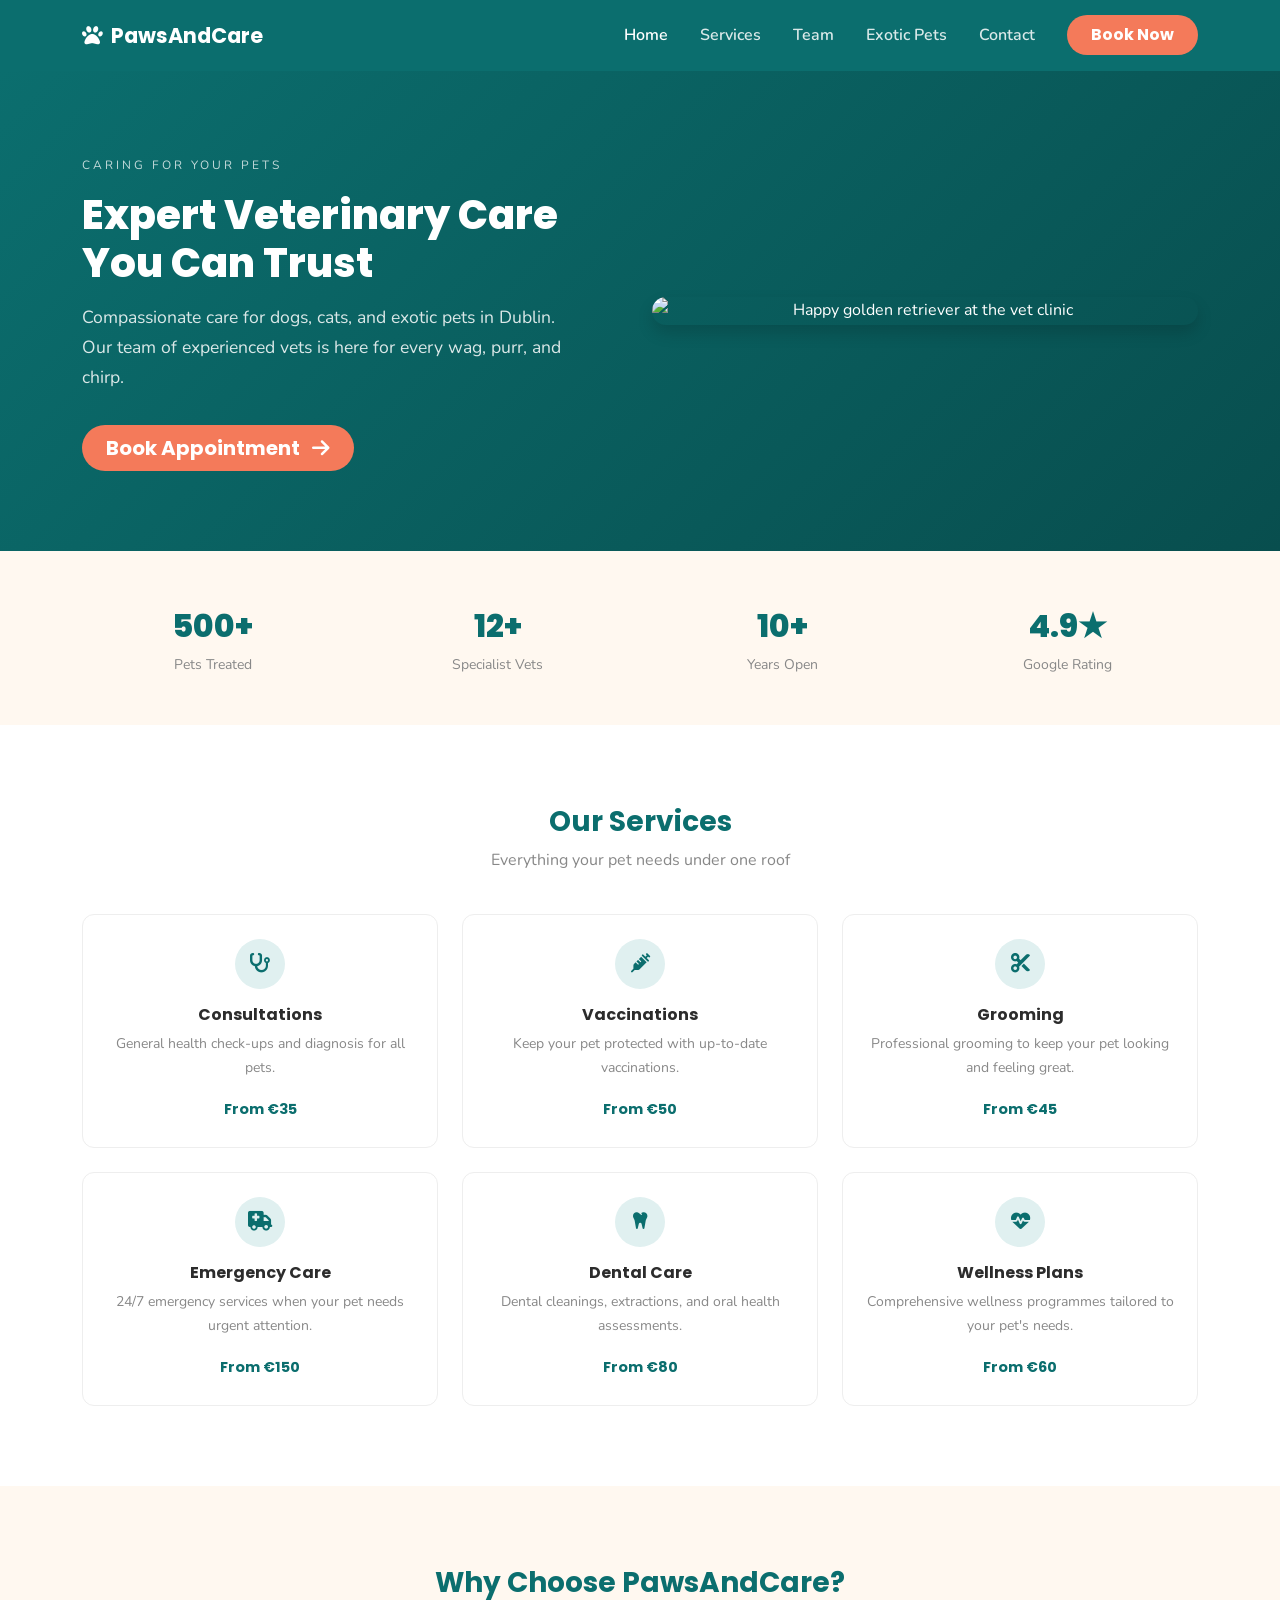
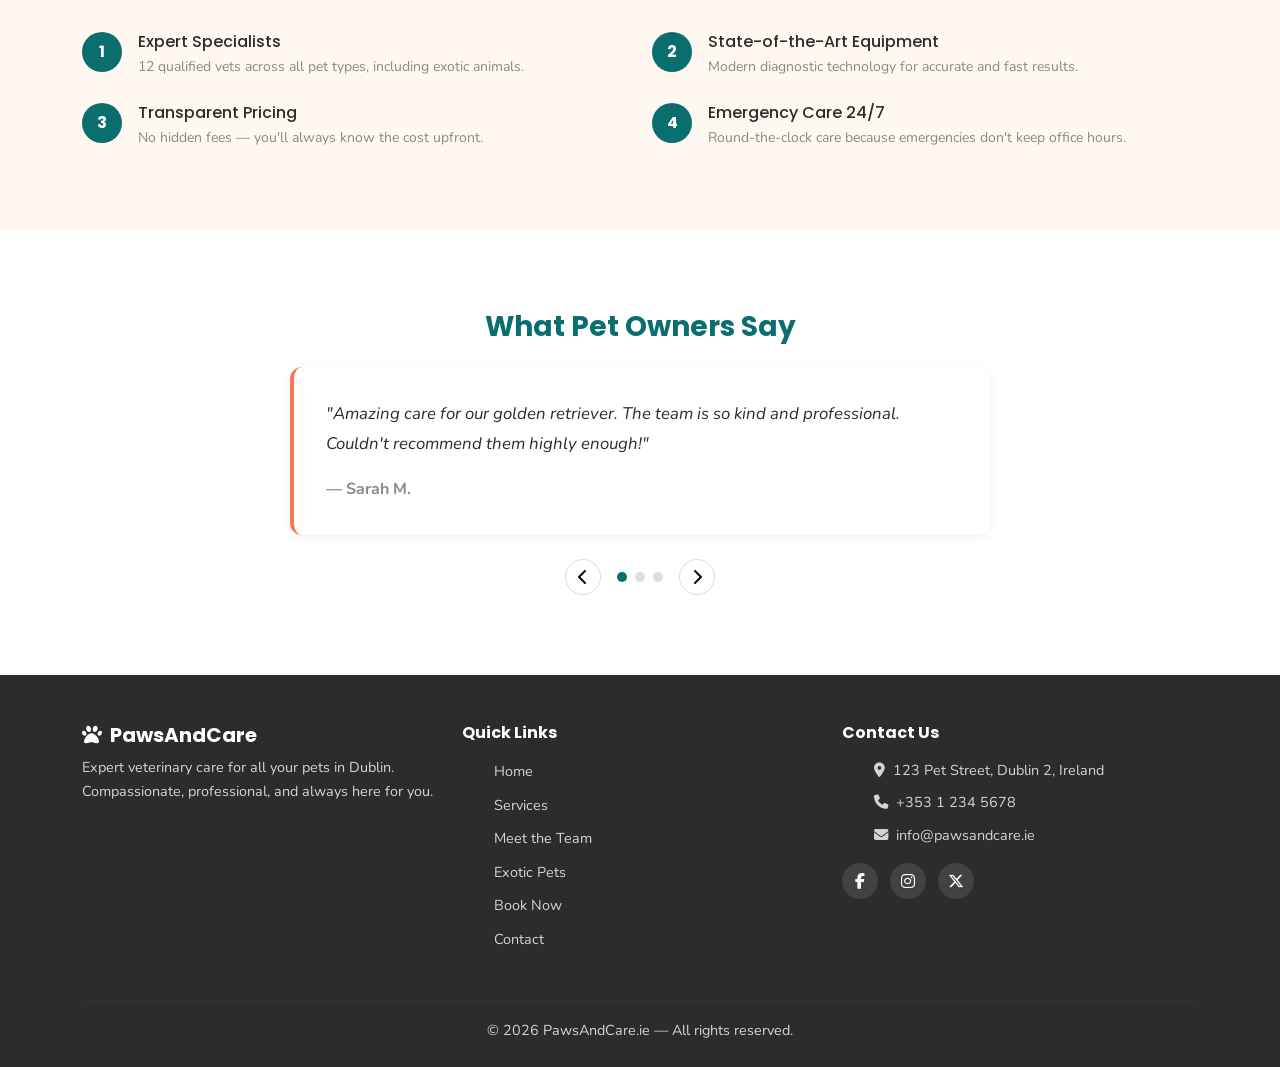
==== index.html @ 361c53b4 "feat: add index page with hero, stats counter, services, testimonials Home page with navbar, hero se" ====
<!DOCTYPE html>
<html lang="en">
<head>
  <meta charset="UTF-8">
  <meta name="viewport" content="width=device-width, initial-scale=1.0">
  <meta name="description" content="PawsAndCare.ie — Expert veterinary care for dogs, cats, and exotic pets in Dublin. Book your appointment today.">
  <meta name="keywords" content="vet, veterinary, Dublin, pets, dogs, cats, exotic pets, animal care">
  <title>PawsAndCare — Expert Veterinary Care in Dublin</title>

  <!-- Favicon -->
  <link rel="icon" href="assets/favicon.ico" type="image/x-icon">

  <!-- Bootstrap 5 CSS (CDN) -->
  <link href="https://cdn.jsdelivr.net/npm/bootstrap@5.3.3/dist/css/bootstrap.min.css" rel="stylesheet">

  <!-- Font Awesome Icons -->
  <link rel="stylesheet" href="https://cdnjs.cloudflare.com/ajax/libs/font-awesome/6.5.1/css/all.min.css">

  <!-- Custom CSS -->
  <link rel="stylesheet" href="css/styles.css">
</head>
<body>

  <!-- ══════════════════════════════════════════
       NAVIGATION
  ══════════════════════════════════════════ -->
  <nav class="navbar navbar-expand-lg navbar-dark sticky-top" id="mainNav">
    <div class="container">
      <a class="navbar-brand fw-bold" href="index.html">
        <i class="fa-solid fa-paw me-2"></i>PawsAndCare
      </a>
      <button class="navbar-toggler" type="button" data-bs-toggle="collapse" data-bs-target="#navbarNav"
        aria-controls="navbarNav" aria-expanded="false" aria-label="Toggle navigation">
        <span class="navbar-toggler-icon"></span>
      </button>
      <div class="collapse navbar-collapse" id="navbarNav">
        <ul class="navbar-nav ms-auto align-items-lg-center">
          <li class="nav-item">
            <a class="nav-link active" aria-current="page" href="index.html">Home</a>
          </li>
          <li class="nav-item">
            <a class="nav-link" href="pages/services.html">Services</a>
          </li>
          <li class="nav-item">
            <a class="nav-link" href="pages/team.html">Team</a>
          </li>
          <li class="nav-item">
            <a class="nav-link" href="pages/exotic.html">Exotic Pets</a>
          </li>
          <li class="nav-item">
            <a class="nav-link" href="pages/contact.html">Contact</a>
          </li>
          <li class="nav-item ms-lg-3">
            <a class="btn btn-cta" href="pages/book.html">Book Now</a>
          </li>
        </ul>
      </div>
    </div>
  </nav>

  <!-- ══════════════════════════════════════════
       HERO SECTION
  ══════════════════════════════════════════ -->
  <section id="hero" class="hero-section">
    <div class="container">
      <div class="row align-items-center">
        <div class="col-lg-6">
          <span class="hero-tag">CARING FOR YOUR PETS</span>
          <h1 class="hero-title">Expert Veterinary Care You Can Trust</h1>
          <p class="hero-subtitle">
            Compassionate care for dogs, cats, and exotic pets in Dublin.
            Our team of experienced vets is here for every wag, purr, and chirp.
          </p>
          <a href="pages/book.html" class="btn btn-cta btn-lg">
            Book Appointment <i class="fa-solid fa-arrow-right ms-2"></i>
          </a>
        </div>
        <div class="col-lg-6 mt-4 mt-lg-0 text-center">
          <img src="https://images.unsplash.com/photo-1587300003388-59208cc962cb?w=600&h=400&fit=crop"
               alt="Happy golden retriever at the vet clinic"
               class="hero-image img-fluid rounded-4 shadow">
        </div>
      </div>
    </div>
  </section>

  <!-- ══════════════════════════════════════════
       STATS BAR — JS animated counter
  ══════════════════════════════════════════ -->
  <section id="stats" class="stats-section cream-bg">
    <div class="container">
      <div class="row text-center">
        <div class="col-6 col-md-3">
          <div class="stat-number" data-target="500">0</div>
          <div class="stat-label">Pets Treated</div>
        </div>
        <div class="col-6 col-md-3">
          <div class="stat-number" data-target="12">0</div>
          <div class="stat-label">Specialist Vets</div>
        </div>
        <div class="col-6 col-md-3 mt-3 mt-md-0">
          <div class="stat-number" data-target="10">0</div>
          <div class="stat-label">Years Open</div>
        </div>
        <div class="col-6 col-md-3 mt-3 mt-md-0">
          <div class="stat-number" data-target="4.9" data-decimal="true">0</div>
          <div class="stat-label">Google Rating</div>
        </div>
      </div>
    </div>
  </section>

  <!-- ══════════════════════════════════════════
       SERVICES OVERVIEW
  ══════════════════════════════════════════ -->
  <section id="services">
    <div class="container">
      <h2 class="section-title text-center">Our Services</h2>
      <p class="section-subtitle text-center">Everything your pet needs under one roof</p>

      <div class="row g-4 mt-2">
        <!-- Consultations -->
        <div class="col-6 col-md-4">
          <div class="service-card text-center">
            <div class="service-icon"><i class="fa-solid fa-stethoscope"></i></div>
            <h5>Consultations</h5>
            <p>General health check-ups and diagnosis for all pets.</p>
            <span class="service-price">From €35</span>
          </div>
        </div>
        <!-- Vaccinations -->
        <div class="col-6 col-md-4">
          <div class="service-card text-center">
            <div class="service-icon"><i class="fa-solid fa-syringe"></i></div>
            <h5>Vaccinations</h5>
            <p>Keep your pet protected with up-to-date vaccinations.</p>
            <span class="service-price">From €50</span>
          </div>
        </div>
        <!-- Grooming -->
        <div class="col-6 col-md-4">
          <div class="service-card text-center">
            <div class="service-icon"><i class="fa-solid fa-scissors"></i></div>
            <h5>Grooming</h5>
            <p>Professional grooming to keep your pet looking and feeling great.</p>
            <span class="service-price">From €45</span>
          </div>
        </div>
        <!-- Emergency -->
        <div class="col-6 col-md-4">
          <div class="service-card text-center">
            <div class="service-icon"><i class="fa-solid fa-truck-medical"></i></div>
            <h5>Emergency Care</h5>
            <p>24/7 emergency services when your pet needs urgent attention.</p>
            <span class="service-price">From €150</span>
          </div>
        </div>
        <!-- Dental -->
        <div class="col-6 col-md-4">
          <div class="service-card text-center">
            <div class="service-icon"><i class="fa-solid fa-tooth"></i></div>
            <h5>Dental Care</h5>
            <p>Dental cleanings, extractions, and oral health assessments.</p>
            <span class="service-price">From €80</span>
          </div>
        </div>
        <!-- Wellness -->
        <div class="col-6 col-md-4">
          <div class="service-card text-center">
            <div class="service-icon"><i class="fa-solid fa-heart-pulse"></i></div>
            <h5>Wellness Plans</h5>
            <p>Comprehensive wellness programmes tailored to your pet's needs.</p>
            <span class="service-price">From €60</span>
          </div>
        </div>
      </div>
    </div>
  </section>

  <!-- ══════════════════════════════════════════
       WHY CHOOSE US
  ══════════════════════════════════════════ -->
  <section id="why-choose" class="cream-bg">
    <div class="container">
      <h2 class="section-title text-center">Why Choose PawsAndCare?</h2>
      <div class="row g-4 mt-2">
        <div class="col-md-6">
          <div class="why-item">
            <div class="why-number">1</div>
            <div>
              <h5>Expert Specialists</h5>
              <p>12 qualified vets across all pet types, including exotic animals.</p>
            </div>
          </div>
        </div>
        <div class="col-md-6">
          <div class="why-item">
            <div class="why-number">2</div>
            <div>
              <h5>State-of-the-Art Equipment</h5>
              <p>Modern diagnostic technology for accurate and fast results.</p>
            </div>
          </div>
        </div>
        <div class="col-md-6">
          <div class="why-item">
            <div class="why-number">3</div>
            <div>
              <h5>Transparent Pricing</h5>
              <p>No hidden fees — you'll always know the cost upfront.</p>
            </div>
          </div>
        </div>
        <div class="col-md-6">
          <div class="why-item">
            <div class="why-number">4</div>
            <div>
              <h5>Emergency Care 24/7</h5>
              <p>Round-the-clock care because emergencies don't keep office hours.</p>
            </div>
          </div>
        </div>
      </div>
    </div>
  </section>

  <!-- ══════════════════════════════════════════
       TESTIMONIALS — JS carousel
  ══════════════════════════════════════════ -->
  <section id="testimonials">
    <div class="container">
      <h2 class="section-title text-center">What Pet Owners Say</h2>

      <div class="testimonial-carousel mt-4">
        <div class="testimonial-track" id="testimonialTrack">
          <!-- Testimonial 1 -->
          <div class="testimonial-card active">
            <p class="testimonial-text">
              "Amazing care for our golden retriever. The team is so kind and professional.
              Couldn't recommend them highly enough!"
            </p>
            <div class="testimonial-author">— Sarah M.</div>
          </div>
          <!-- Testimonial 2 -->
          <div class="testimonial-card">
            <p class="testimonial-text">
              "Brought my cat in for an emergency late at night. They were calm, quick,
              and saved her life. Forever grateful."
            </p>
            <div class="testimonial-author">— James O'Brien</div>
          </div>
          <!-- Testimonial 3 -->
          <div class="testimonial-card">
            <p class="testimonial-text">
              "The exotic pet team really knows their stuff. My bearded dragon is in
              great hands with Dr. Murphy."
            </p>
            <div class="testimonial-author">— Aoife K.</div>
          </div>
        </div>

        <!-- Controls -->
        <div class="testimonial-controls">
          <button class="testimonial-btn" id="prevTestimonial" aria-label="Previous testimonial">
            <i class="fa-solid fa-chevron-left"></i>
          </button>
          <div class="testimonial-dots" id="testimonialDots">
            <span class="dot active"></span>
            <span class="dot"></span>
            <span class="dot"></span>
          </div>
          <button class="testimonial-btn" id="nextTestimonial" aria-label="Next testimonial">
            <i class="fa-solid fa-chevron-right"></i>
          </button>
        </div>
      </div>
    </div>
  </section>

  <!-- ══════════════════════════════════════════
       FOOTER
  ══════════════════════════════════════════ -->
  <footer class="site-footer">
    <div class="container">
      <div class="row g-4">
        <!-- Brand -->
        <div class="col-md-4">
          <h5 class="footer-brand"><i class="fa-solid fa-paw me-2"></i>PawsAndCare</h5>
          <p>Expert veterinary care for all your pets in Dublin. Compassionate, professional, and always here for you.</p>
        </div>
        <!-- Quick Links -->
        <div class="col-md-4">
          <h6 class="footer-heading">Quick Links</h6>
          <ul class="footer-links">
            <li><a href="index.html">Home</a></li>
            <li><a href="pages/services.html">Services</a></li>
            <li><a href="pages/team.html">Meet the Team</a></li>
            <li><a href="pages/exotic.html">Exotic Pets</a></li>
            <li><a href="pages/book.html">Book Now</a></li>
            <li><a href="pages/contact.html">Contact</a></li>
          </ul>
        </div>
        <!-- Contact Info -->
        <div class="col-md-4">
          <h6 class="footer-heading">Contact Us</h6>
          <ul class="footer-contact">
            <li><i class="fa-solid fa-location-dot me-2"></i>123 Pet Street, Dublin 2, Ireland</li>
            <li><i class="fa-solid fa-phone me-2"></i>+353 1 234 5678</li>
            <li><i class="fa-solid fa-envelope me-2"></i>info@pawsandcare.ie</li>
          </ul>
          <div class="footer-socials mt-3">
            <a href="#" aria-label="Facebook"><i class="fa-brands fa-facebook-f"></i></a>
            <a href="#" aria-label="Instagram"><i class="fa-brands fa-instagram"></i></a>
            <a href="#" aria-label="Twitter"><i class="fa-brands fa-x-twitter"></i></a>
          </div>
        </div>
      </div>
      <hr class="footer-divider">
      <p class="text-center mb-0">&copy; 2026 PawsAndCare.ie — All rights reserved.</p>
    </div>
  </footer>

  <!-- Bootstrap 5 JS Bundle (CDN) -->
  <script src="https://cdn.jsdelivr.net/npm/bootstrap@5.3.3/dist/js/bootstrap.bundle.min.js"></script>

  <!-- jQuery (CDN) -->
  <script src="https://code.jquery.com/jquery-3.7.1.min.js"></script>

  <!-- Custom JS -->
  <script src="js/main.js"></script>
</body>
</html>
---- css/styles.css ----
/* ── Google Fonts ── */
@import url("https://fonts.googleapis.com/css2?family=Nunito:wght@400;600;700&family=Poppins:wght@600;700;800&display=swap");

:root {
  /* ── Colours ── */
  --primary-color: #0b6e6e; /* Deep Teal — navbar, headings, icons */
  --primary-color-light: #e0f0f0; /* Teal Light — icon bg, hover states */
  --primary-color-dark: #084e4e; /* Teal Dark — hero gradient end, dark accents */
  --accent-color: #f47a5a; /* Coral — CTA buttons, highlights, active nav */
  --accent-color-light: #fdeee9; /* Coral Light — badges, note banners */
  --background-primary: #ffffff; /* White — default page background */
  --background-secondary: #fff8f0; /* Warm Cream — alternating section backgrounds */
  --text-color: #2c2c2c; /* Dark Charcoal — body text, footer bg */
  --text-color-muted: #888888; /* Muted Grey — subtitles, captions */

  /* ── Typography ── */
  --font-heading: "Poppins", sans-serif;
  --font-body: "Nunito", sans-serif;

  /* ── Spacing & Border Radius ── */
  --radius-card: 12px;
  --radius-button: 25px;
  --radius-input: 8px;

  /* ── Transitions ── */
  --transition-default: 0.2s ease;
}

/* ── Base Resets ── */
* {
  box-sizing: border-box;
  margin: 0;
  padding: 0;
}

/* ── Base Typography ── */
body {
  font-family: var(--font-body);
  font-size: 1rem;
  line-height: 1.7;
  color: var(--text-color);
  background-color: var(--background-primary);
}

h1, h2, h3, h4, h5, h6 {
  font-family: var(--font-heading);
  color: var(--text-color);
}

img {
  max-width: 100%;
  display: block;
}

a {
  color: inherit;
  text-decoration: none;
}

a:hover {
  color: var(--accent-color);
}

ul, ol {
  list-style: none;
}

/* ── Section Spacing ── */
section {
  padding-top: 5rem;
  padding-bottom: 5rem;
}

/* ── Utility Classes ── */
.cream-bg {
  background-color: var(--background-secondary);
}

.section-title {
  font-size: 1.75rem;
  font-weight: 700;
  color: var(--primary-color);
}

.section-subtitle {
  color: var(--text-color-muted);
  font-size: 1rem;
  margin-top: 0.25rem;
}

/* ══════════════════════════════════════════
   NAVBAR
   ══════════════════════════════════════════ */
#mainNav {
  background-color: var(--primary-color);
  transition: background-color var(--transition-default), box-shadow var(--transition-default);
  padding: 0.8rem 0;
}

#mainNav.scrolled {
  background-color: var(--primary-color-dark);
  box-shadow: 0 2px 12px rgba(0, 0, 0, 0.15);
}

#mainNav .navbar-brand {
  font-family: var(--font-heading);
  font-size: 1.3rem;
  color: #fff;
}

#mainNav .nav-link {
  color: rgba(255, 255, 255, 0.85);
  font-weight: 600;
  padding: 0.5rem 1rem;
  transition: color var(--transition-default);
}

#mainNav .nav-link:hover,
#mainNav .nav-link.active {
  color: #fff;
}

/* ── CTA Button (shared across site) ── */
.btn-cta {
  background-color: var(--accent-color);
  color: #fff;
  border: none;
  border-radius: var(--radius-button);
  padding: 0.5rem 1.5rem;
  font-weight: 700;
  font-family: var(--font-heading);
  transition: background-color var(--transition-default), transform var(--transition-default);
}

.btn-cta:hover {
  background-color: #e0684a;
  color: #fff;
  transform: translateY(-2px);
}

.btn-cta:active {
  transform: translateY(0);
}

/* ══════════════════════════════════════════
   HERO SECTION (index.html)
   ══════════════════════════════════════════ */
.hero-section {
  background: linear-gradient(135deg, var(--primary-color), var(--primary-color-dark));
  color: #fff;
  padding: 5rem 0;
}

.hero-tag {
  display: inline-block;
  font-size: 0.75rem;
  letter-spacing: 3px;
  text-transform: uppercase;
  opacity: 0.75;
  margin-bottom: 1rem;
}

.hero-title {
  font-size: 2.5rem;
  font-weight: 800;
  line-height: 1.2;
  margin-bottom: 1rem;
  color: #fff;
}

.hero-subtitle {
  font-size: 1.1rem;
  opacity: 0.85;
  margin-bottom: 2rem;
  max-width: 500px;
}

.hero-image {
  border-radius: var(--radius-card);
  box-shadow: 0 12px 40px rgba(0, 0, 0, 0.25);
}

@media (max-width: 991.98px) {
  .hero-title {
    font-size: 1.8rem;
  }
  .hero-section {
    padding: 3rem 0;
    text-align: center;
  }
  .hero-subtitle {
    margin-left: auto;
    margin-right: auto;
  }
}

/* ══════════════════════════════════════════
   STATS BAR (index.html)
   ══════════════════════════════════════════ */
.stats-section {
  padding: 3rem 0;
}

.stat-number {
  font-family: var(--font-heading);
  font-size: 2rem;
  font-weight: 800;
  color: var(--primary-color);
}

.stat-label {
  font-size: 0.875rem;
  color: var(--text-color-muted);
}

/* ══════════════════════════════════════════
   SERVICE CARDS (index.html)
   ══════════════════════════════════════════ */
.service-card {
  background: #fff;
  border: 1px solid #eee;
  border-radius: var(--radius-card);
  padding: 1.5rem 1rem;
  transition: transform var(--transition-default), box-shadow var(--transition-default);
  height: 100%;
}

.service-card:hover {
  transform: translateY(-5px);
  box-shadow: 0 8px 24px rgba(0, 0, 0, 0.08);
}

.service-icon {
  width: 50px;
  height: 50px;
  border-radius: 50%;
  background-color: var(--primary-color-light);
  color: var(--primary-color);
  display: flex;
  align-items: center;
  justify-content: center;
  font-size: 1.2rem;
  margin: 0 auto 1rem;
}

.service-card h5 {
  font-size: 1rem;
  font-weight: 700;
}

.service-card p {
  font-size: 0.875rem;
  color: var(--text-color-muted);
}

.service-price {
  font-family: var(--font-heading);
  font-weight: 700;
  color: var(--primary-color);
  font-size: 0.9rem;
}

/* ══════════════════════════════════════════
   WHY CHOOSE US (index.html)
   ══════════════════════════════════════════ */
.why-item {
  display: flex;
  align-items: flex-start;
  gap: 1rem;
}

.why-number {
  flex-shrink: 0;
  width: 40px;
  height: 40px;
  border-radius: 50%;
  background-color: var(--primary-color);
  color: #fff;
  display: flex;
  align-items: center;
  justify-content: center;
  font-family: var(--font-heading);
  font-weight: 700;
  font-size: 1rem;
}

.why-item h5 {
  font-size: 1rem;
  margin-bottom: 0.25rem;
}

.why-item p {
  font-size: 0.875rem;
  color: var(--text-color-muted);
  margin-bottom: 0;
}

/* ══════════════════════════════════════════
   TESTIMONIALS CAROUSEL (index.html)
   ══════════════════════════════════════════ */
.testimonial-carousel {
  max-width: 700px;
  margin: 0 auto;
  position: relative;
}

.testimonial-card {
  display: none;
  background: #fff;
  border-left: 4px solid var(--accent-color);
  border-radius: var(--radius-card);
  padding: 2rem;
  box-shadow: 0 2px 12px rgba(0, 0, 0, 0.06);
}

.testimonial-card.active {
  display: block;
}

.testimonial-text {
  font-size: 1.05rem;
  font-style: italic;
  line-height: 1.8;
  margin-bottom: 1rem;
}

.testimonial-author {
  font-weight: 700;
  color: var(--text-color-muted);
}

.testimonial-controls {
  display: flex;
  align-items: center;
  justify-content: center;
  gap: 1rem;
  margin-top: 1.5rem;
}

.testimonial-btn {
  width: 36px;
  height: 36px;
  border-radius: 50%;
  border: 1px solid #ddd;
  background: #fff;
  cursor: pointer;
  display: flex;
  align-items: center;
  justify-content: center;
  transition: all var(--transition-default);
}

.testimonial-btn:hover {
  background-color: var(--primary-color-light);
  border-color: var(--primary-color);
  color: var(--primary-color);
}

.testimonial-dots {
  display: flex;
  gap: 0.5rem;
}

.dot {
  width: 10px;
  height: 10px;
  border-radius: 50%;
  background: #ddd;
  cursor: pointer;
  transition: background var(--transition-default);
}

.dot.active {
  background: var(--primary-color);
}

/* ══════════════════════════════════════════
   BOOKING FORM (book.html)
   ══════════════════════════════════════════ */
.booking-section {
  padding-top: 3rem;
}

.form-section {
  background: var(--background-secondary);
  border-radius: var(--radius-card);
  padding: 1.5rem;
}

.form-section-title {
  font-size: 1rem;
  font-weight: 700;
  color: var(--primary-color);
  text-transform: uppercase;
  letter-spacing: 1px;
  margin-bottom: 1rem;
}

.booking-form .form-control,
.booking-form .form-select {
  border-radius: var(--radius-input);
  border: 1px solid #ddd;
  padding: 0.6rem 0.9rem;
  transition: border-color var(--transition-default), box-shadow var(--transition-default);
}

.booking-form .form-control:focus,
.booking-form .form-select:focus {
  border-color: var(--primary-color);
  box-shadow: 0 0 0 3px rgba(11, 110, 110, 0.15);
}

.booking-form .form-control.is-valid,
.booking-form .form-select.is-valid {
  border-color: #28a745;
}

.booking-form .form-control.is-invalid,
.booking-form .form-select.is-invalid {
  border-color: #dc3545;
}

.booking-form .form-label {
  font-weight: 600;
  font-size: 0.9rem;
  margin-bottom: 0.4rem;
}

/* ── Time Slot Buttons ── */
.time-slots {
  display: flex;
  flex-wrap: wrap;
  gap: 0.5rem;
}

.time-slot-btn {
  padding: 0.4rem 1rem;
  border-radius: 20px;
  border: 1px solid var(--primary-color);
  background: var(--primary-color-light);
  color: var(--primary-color);
  font-weight: 600;
  font-size: 0.85rem;
  cursor: pointer;
  transition: all var(--transition-default);
}

.time-slot-btn:hover:not(.taken) {
  background: var(--primary-color);
  color: #fff;
}

.time-slot-btn.selected {
  background: var(--primary-color);
  color: #fff;
  box-shadow: 0 2px 8px rgba(11, 110, 110, 0.3);
}

.time-slot-btn.taken {
  background: #eee;
  color: #aaa;
  border-color: #ddd;
  cursor: not-allowed;
  text-decoration: line-through;
}

/* ── Booking Confirmation ── */
.booking-confirmation {
  background: var(--primary-color-light);
  border-left: 4px solid var(--primary-color);
  border-radius: var(--radius-card);
  padding: 1.5rem;
}

/* ══════════════════════════════════════════
   EXOTIC PAGE (exotic.html)
   ══════════════════════════════════════════ */

/* ── Exotic Hero ── */
.exotic-hero {
  background: linear-gradient(135deg, var(--primary-color), var(--primary-color-dark));
  color: #fff;
  padding: 4rem 0 3rem;
}

.exotic-hero .section-title,
.exotic-hero .section-subtitle {
  color: #fff;
}

.exotic-hero .section-subtitle {
  opacity: 0.85;
}

/* ── Bootstrap Accordion Customisation ── */
.accordion-item {
  border: 1px solid #eee;
  margin-bottom: 0;
}

.accordion-button {
  font-family: var(--font-heading);
  font-weight: 700;
  color: var(--text-color);
  background: #f8f8f8;
}

.accordion-button:not(.collapsed) {
  background-color: var(--primary-color);
  color: #fff;
  box-shadow: none;
}

.accordion-button:not(.collapsed)::after {
  filter: brightness(100);
}

.accordion-button:focus {
  box-shadow: 0 0 0 3px rgba(11, 110, 110, 0.15);
}

.accordion-body {
  background: var(--background-secondary);
  font-size: 0.95rem;
  line-height: 1.8;
}

/* ── Specialist Cards ── */
.specialist-card {
  background: #fff;
  border: 1px solid #eee;
  border-radius: var(--radius-card);
  padding: 1.5rem;
  transition: transform var(--transition-default), box-shadow var(--transition-default);
  height: 100%;
}

.specialist-card:hover {
  transform: translateY(-4px);
  box-shadow: 0 8px 24px rgba(0, 0, 0, 0.08);
}

.specialist-avatar {
  width: 60px;
  height: 60px;
  border-radius: 50%;
  background: var(--primary-color-light);
  color: var(--primary-color);
  display: flex;
  align-items: center;
  justify-content: center;
  font-family: var(--font-heading);
  font-weight: 700;
  font-size: 1.2rem;
  margin: 0 auto 0.75rem;
}

.specialist-role {
  display: inline-block;
  background: var(--accent-color-light);
  color: var(--accent-color);
  font-size: 0.8rem;
  font-weight: 700;
  padding: 0.2rem 0.75rem;
  border-radius: 4px;
}

.specialist-card p {
  font-size: 0.875rem;
  color: var(--text-color-muted);
}

/* ── Care Tips Cards ── */
.care-card {
  background: #fff;
  border: 1px solid #eee;
  border-radius: var(--radius-card);
  padding: 1.5rem;
  transition: transform var(--transition-default);
  height: 100%;
}

.care-card:hover {
  transform: translateY(-4px);
}

.care-icon {
  width: 50px;
  height: 50px;
  border-radius: 50%;
  background: var(--primary-color-light);
  color: var(--primary-color);
  display: flex;
  align-items: center;
  justify-content: center;
  font-size: 1.2rem;
  margin: 0 auto 1rem;
}

.care-card p {
  font-size: 0.875rem;
  color: var(--text-color-muted);
}

/* ── Pet Quiz ── */
.quiz-container {
  background: #fff;
  border: 1px solid #eee;
  border-radius: var(--radius-card);
  padding: 2rem;
}

.quiz-step {
  display: none;
}

.quiz-step.active {
  display: block;
}

.quiz-question {
  font-size: 1.1rem;
  font-weight: 700;
  color: var(--primary-color);
  margin-bottom: 1rem;
}

.quiz-options {
  display: flex;
  flex-direction: column;
  gap: 0.5rem;
}

.quiz-option {
  display: flex;
  align-items: center;
  gap: 0.75rem;
  background: var(--background-secondary);
  border: 2px solid transparent;
  border-radius: var(--radius-input);
  padding: 0.75rem 1rem;
  cursor: pointer;
  transition: border-color var(--transition-default), background-color var(--transition-default);
}

.quiz-option:hover {
  border-color: var(--primary-color-light);
}

.quiz-option:has(input:checked) {
  border-color: var(--primary-color);
  background: var(--primary-color-light);
}

.quiz-option input[type="radio"] {
  accent-color: var(--primary-color);
}

.quiz-nav {
  display: flex;
  align-items: center;
  justify-content: space-between;
}

.quiz-progress {
  font-size: 0.85rem;
  color: var(--text-color-muted);
}

/* ── Quiz Result Card ── */
.quiz-result-card {
  text-align: center;
  padding: 2rem;
}

.quiz-result-icon {
  width: 70px;
  height: 70px;
  border-radius: 50%;
  background: var(--primary-color-light);
  color: var(--primary-color);
  display: flex;
  align-items: center;
  justify-content: center;
  font-size: 1.8rem;
  margin: 0 auto 1rem;
}

.quiz-result-card h4 {
  color: var(--primary-color);
  font-weight: 700;
}

.quiz-result-card p {
  color: var(--text-color-muted);
  max-width: 500px;
  margin: 0.5rem auto 0;
}

/* ── Quiz Shake Animation (validation nudge) ── */
@keyframes shake {
  0%, 100% { transform: translateX(0); }
  25% { transform: translateX(-6px); }
  75% { transform: translateX(6px); }
}

.shake {
  animation: shake 0.3s ease;
}

/* ── Disclaimer Banner ── */
.disclaimer {
  background: var(--accent-color-light);
  color: #c44;
  border-left: 4px solid var(--accent-color);
  border-radius: var(--radius-card);
  padding: 1rem 1.25rem;
  font-size: 0.9rem;
  text-align: left;
  max-width: 700px;
  margin: 0 auto;
}

/* ══════════════════════════════════════════
   FOOTER
   ══════════════════════════════════════════ */
.site-footer {
  background-color: var(--text-color);
  color: rgba(255, 255, 255, 0.8);
  padding: 3rem 0 1.5rem;
}

.footer-brand {
  font-family: var(--font-heading);
  font-weight: 700;
  color: #fff;
}

.site-footer p {
  font-size: 0.9rem;
}

.footer-heading {
  color: #fff;
  font-family: var(--font-heading);
  font-weight: 700;
  margin-bottom: 1rem;
}

.footer-links li {
  margin-bottom: 0.4rem;
}

.footer-links a {
  font-size: 0.9rem;
  transition: color var(--transition-default);
}

.footer-links a:hover {
  color: var(--accent-color);
}

.footer-contact li {
  font-size: 0.9rem;
  margin-bottom: 0.5rem;
}

.footer-socials a {
  display: inline-flex;
  align-items: center;
  justify-content: center;
  width: 36px;
  height: 36px;
  border-radius: 50%;
  background: rgba(255, 255, 255, 0.1);
  color: #fff;
  margin-right: 0.5rem;
  transition: background var(--transition-default);
}

.footer-socials a:hover {
  background: var(--accent-color);
  color: #fff;
}

.footer-divider {
  border-color: rgba(255, 255, 255, 0.15);
  margin: 2rem 0 1rem;
}
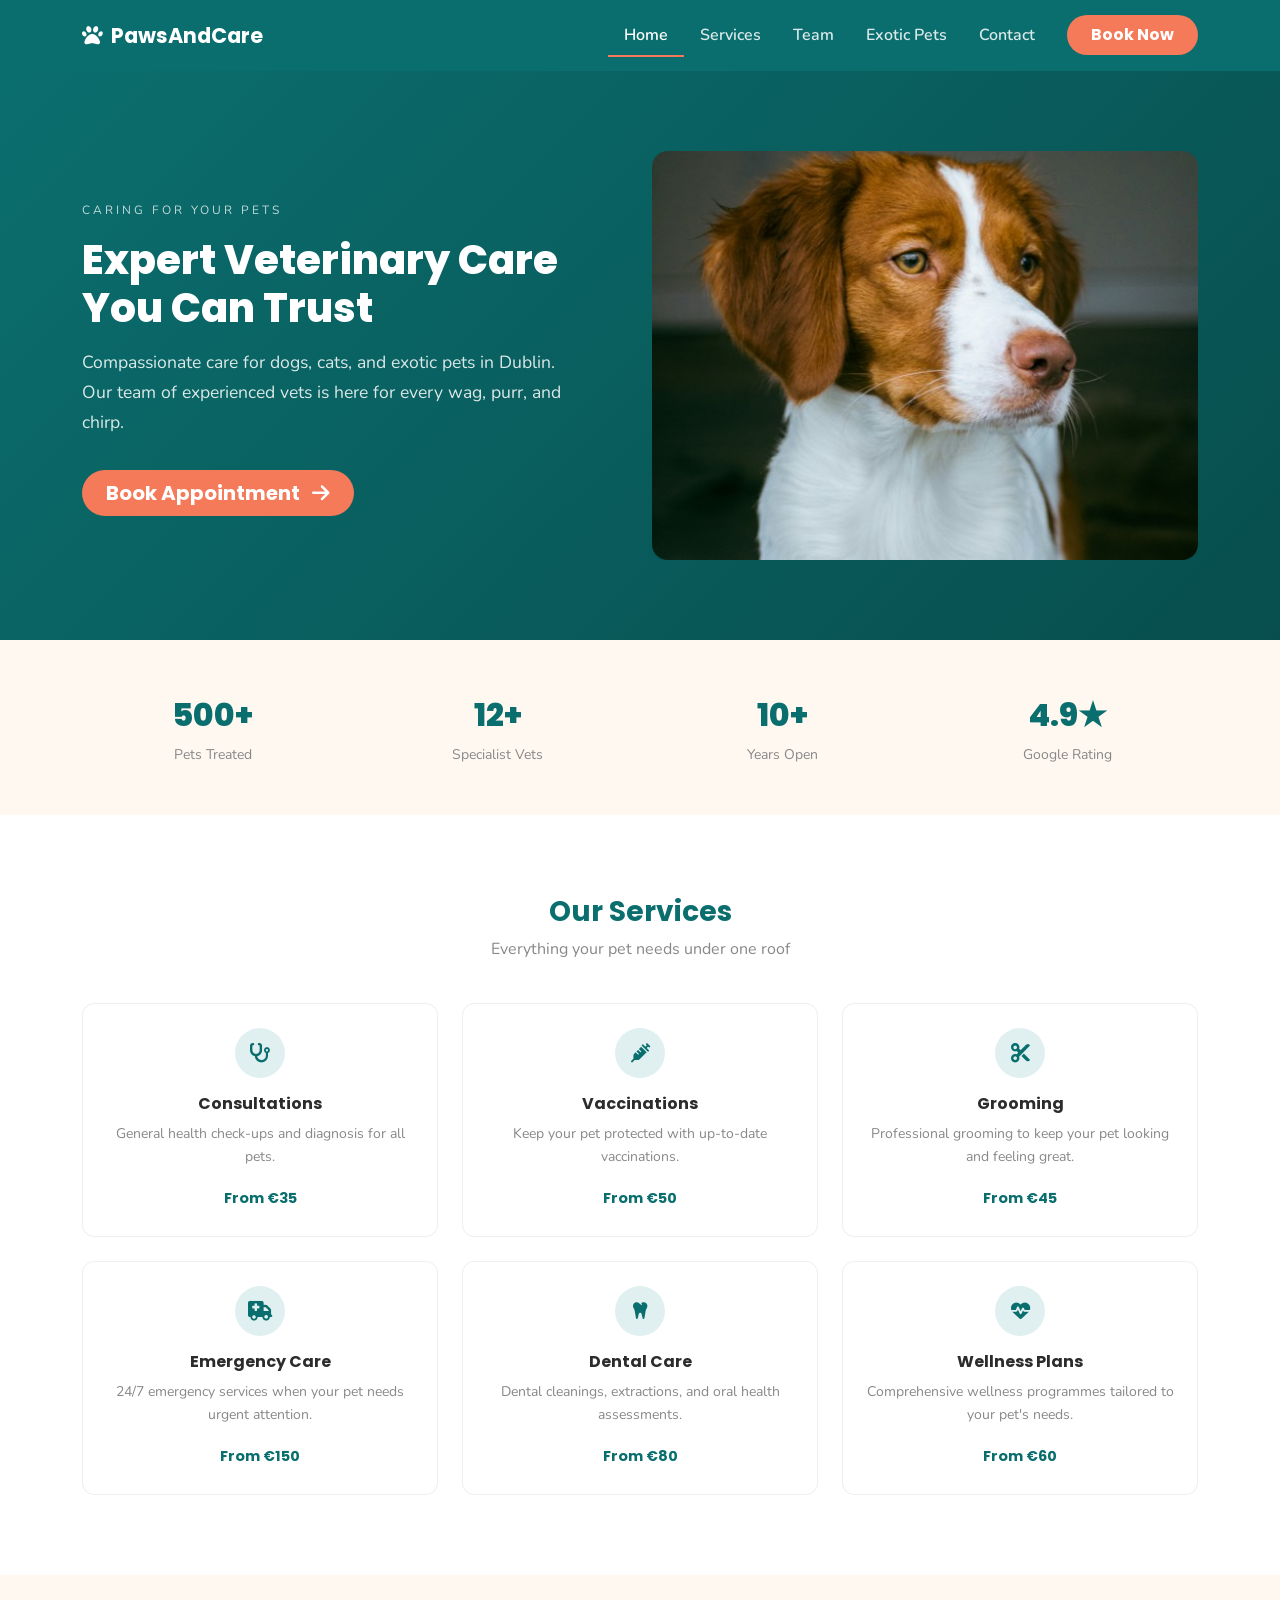
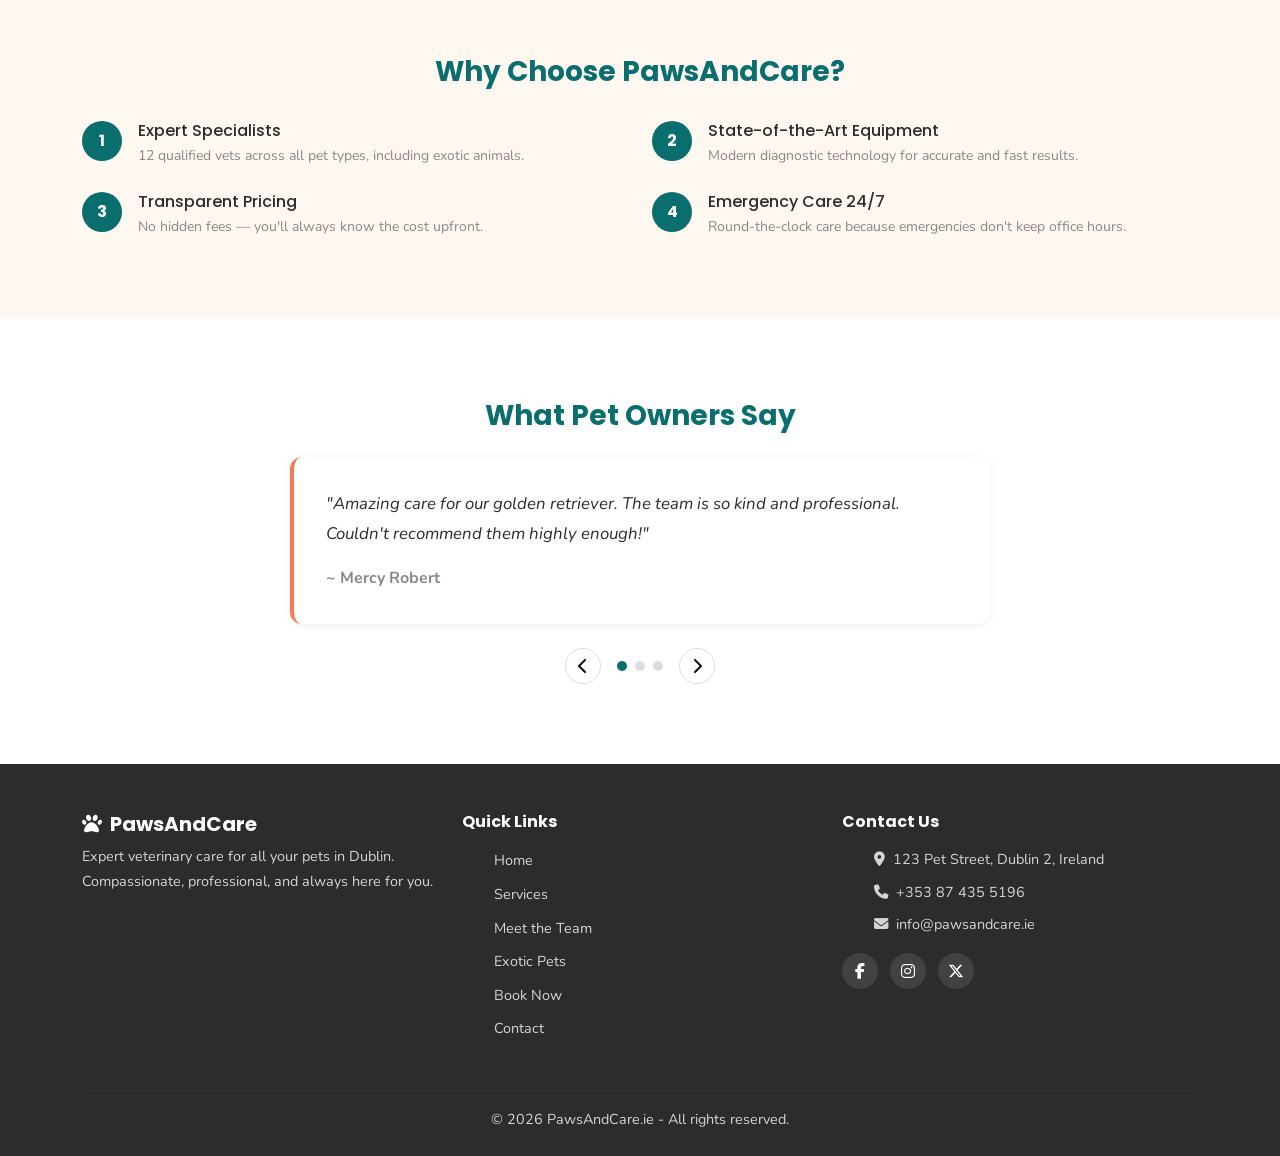
==== commit ae3558d9: "Add inline comments, hero image slider, and active nav styling to index page Added detailed inline c" ====
--- a/index.html
+++ b/index.html
@@ -1,332 +1,491 @@
-<!DOCTYPE html>
+<!-- Name: Mercy Robert | Student Number: x25101927 -->
+<!doctype html>
 <html lang="en">
-<head>
-  <meta charset="UTF-8">
-  <meta name="viewport" content="width=device-width, initial-scale=1.0">
-  <meta name="description" content="PawsAndCare.ie — Expert veterinary care for dogs, cats, and exotic pets in Dublin. Book your appointment today.">
-  <meta name="keywords" content="vet, veterinary, Dublin, pets, dogs, cats, exotic pets, animal care">
-  <title>PawsAndCare — Expert Veterinary Care in Dublin</title>
-
-  <!-- Favicon -->
-  <link rel="icon" href="assets/favicon.ico" type="image/x-icon">
-
-  <!-- Bootstrap 5 CSS (CDN) -->
-  <link href="https://cdn.jsdelivr.net/npm/bootstrap@5.3.3/dist/css/bootstrap.min.css" rel="stylesheet">
-
-  <!-- Font Awesome Icons -->
-  <link rel="stylesheet" href="https://cdnjs.cloudflare.com/ajax/libs/font-awesome/6.5.1/css/all.min.css">
-
-  <!-- Custom CSS -->
-  <link rel="stylesheet" href="css/styles.css">
-</head>
-<body>
-
-  <!-- ══════════════════════════════════════════
-       NAVIGATION
-  ══════════════════════════════════════════ -->
-  <nav class="navbar navbar-expand-lg navbar-dark sticky-top" id="mainNav">
-    <div class="container">
-      <a class="navbar-brand fw-bold" href="index.html">
-        <i class="fa-solid fa-paw me-2"></i>PawsAndCare
-      </a>
-      <button class="navbar-toggler" type="button" data-bs-toggle="collapse" data-bs-target="#navbarNav"
-        aria-controls="navbarNav" aria-expanded="false" aria-label="Toggle navigation">
-        <span class="navbar-toggler-icon"></span>
-      </button>
-      <div class="collapse navbar-collapse" id="navbarNav">
-        <ul class="navbar-nav ms-auto align-items-lg-center">
-          <li class="nav-item">
-            <a class="nav-link active" aria-current="page" href="index.html">Home</a>
-          </li>
-          <li class="nav-item">
-            <a class="nav-link" href="pages/services.html">Services</a>
-          </li>
-          <li class="nav-item">
-            <a class="nav-link" href="pages/team.html">Team</a>
-          </li>
-          <li class="nav-item">
-            <a class="nav-link" href="pages/exotic.html">Exotic Pets</a>
-          </li>
-          <li class="nav-item">
-            <a class="nav-link" href="pages/contact.html">Contact</a>
-          </li>
-          <li class="nav-item ms-lg-3">
-            <a class="btn btn-cta" href="pages/book.html">Book Now</a>
-          </li>
-        </ul>
-      </div>
-    </div>
-  </nav>
-
-  <!-- ══════════════════════════════════════════
-       HERO SECTION
-  ══════════════════════════════════════════ -->
-  <section id="hero" class="hero-section">
-    <div class="container">
-      <div class="row align-items-center">
-        <div class="col-lg-6">
-          <span class="hero-tag">CARING FOR YOUR PETS</span>
-          <h1 class="hero-title">Expert Veterinary Care You Can Trust</h1>
-          <p class="hero-subtitle">
-            Compassionate care for dogs, cats, and exotic pets in Dublin.
-            Our team of experienced vets is here for every wag, purr, and chirp.
-          </p>
-          <a href="pages/book.html" class="btn btn-cta btn-lg">
-            Book Appointment <i class="fa-solid fa-arrow-right ms-2"></i>
-          </a>
-        </div>
-        <div class="col-lg-6 mt-4 mt-lg-0 text-center">
-          <img src="https://images.unsplash.com/photo-1587300003388-59208cc962cb?w=600&h=400&fit=crop"
-               alt="Happy golden retriever at the vet clinic"
-               class="hero-image img-fluid rounded-4 shadow">
-        </div>
-      </div>
-    </div>
-  </section>
-
-  <!-- ══════════════════════════════════════════
-       STATS BAR — JS animated counter
-  ══════════════════════════════════════════ -->
-  <section id="stats" class="stats-section cream-bg">
-    <div class="container">
-      <div class="row text-center">
-        <div class="col-6 col-md-3">
-          <div class="stat-number" data-target="500">0</div>
-          <div class="stat-label">Pets Treated</div>
-        </div>
-        <div class="col-6 col-md-3">
-          <div class="stat-number" data-target="12">0</div>
-          <div class="stat-label">Specialist Vets</div>
-        </div>
-        <div class="col-6 col-md-3 mt-3 mt-md-0">
-          <div class="stat-number" data-target="10">0</div>
-          <div class="stat-label">Years Open</div>
-        </div>
-        <div class="col-6 col-md-3 mt-3 mt-md-0">
-          <div class="stat-number" data-target="4.9" data-decimal="true">0</div>
-          <div class="stat-label">Google Rating</div>
-        </div>
-      </div>
-    </div>
-  </section>
-
-  <!-- ══════════════════════════════════════════
-       SERVICES OVERVIEW
-  ══════════════════════════════════════════ -->
-  <section id="services">
-    <div class="container">
-      <h2 class="section-title text-center">Our Services</h2>
-      <p class="section-subtitle text-center">Everything your pet needs under one roof</p>
-
-      <div class="row g-4 mt-2">
-        <!-- Consultations -->
-        <div class="col-6 col-md-4">
-          <div class="service-card text-center">
-            <div class="service-icon"><i class="fa-solid fa-stethoscope"></i></div>
-            <h5>Consultations</h5>
-            <p>General health check-ups and diagnosis for all pets.</p>
-            <span class="service-price">From €35</span>
-          </div>
-        </div>
-        <!-- Vaccinations -->
-        <div class="col-6 col-md-4">
-          <div class="service-card text-center">
-            <div class="service-icon"><i class="fa-solid fa-syringe"></i></div>
-            <h5>Vaccinations</h5>
-            <p>Keep your pet protected with up-to-date vaccinations.</p>
-            <span class="service-price">From €50</span>
-          </div>
-        </div>
-        <!-- Grooming -->
-        <div class="col-6 col-md-4">
-          <div class="service-card text-center">
-            <div class="service-icon"><i class="fa-solid fa-scissors"></i></div>
-            <h5>Grooming</h5>
-            <p>Professional grooming to keep your pet looking and feeling great.</p>
-            <span class="service-price">From €45</span>
-          </div>
-        </div>
-        <!-- Emergency -->
-        <div class="col-6 col-md-4">
-          <div class="service-card text-center">
-            <div class="service-icon"><i class="fa-solid fa-truck-medical"></i></div>
-            <h5>Emergency Care</h5>
-            <p>24/7 emergency services when your pet needs urgent attention.</p>
-            <span class="service-price">From €150</span>
-          </div>
-        </div>
-        <!-- Dental -->
-        <div class="col-6 col-md-4">
-          <div class="service-card text-center">
-            <div class="service-icon"><i class="fa-solid fa-tooth"></i></div>
-            <h5>Dental Care</h5>
-            <p>Dental cleanings, extractions, and oral health assessments.</p>
-            <span class="service-price">From €80</span>
-          </div>
-        </div>
-        <!-- Wellness -->
-        <div class="col-6 col-md-4">
-          <div class="service-card text-center">
-            <div class="service-icon"><i class="fa-solid fa-heart-pulse"></i></div>
-            <h5>Wellness Plans</h5>
-            <p>Comprehensive wellness programmes tailored to your pet's needs.</p>
-            <span class="service-price">From €60</span>
-          </div>
-        </div>
-      </div>
-    </div>
-  </section>
-
-  <!-- ══════════════════════════════════════════
-       WHY CHOOSE US
-  ══════════════════════════════════════════ -->
-  <section id="why-choose" class="cream-bg">
-    <div class="container">
-      <h2 class="section-title text-center">Why Choose PawsAndCare?</h2>
-      <div class="row g-4 mt-2">
-        <div class="col-md-6">
-          <div class="why-item">
-            <div class="why-number">1</div>
-            <div>
-              <h5>Expert Specialists</h5>
-              <p>12 qualified vets across all pet types, including exotic animals.</p>
-            </div>
-          </div>
-        </div>
-        <div class="col-md-6">
-          <div class="why-item">
-            <div class="why-number">2</div>
-            <div>
-              <h5>State-of-the-Art Equipment</h5>
-              <p>Modern diagnostic technology for accurate and fast results.</p>
-            </div>
-          </div>
-        </div>
-        <div class="col-md-6">
-          <div class="why-item">
-            <div class="why-number">3</div>
-            <div>
-              <h5>Transparent Pricing</h5>
-              <p>No hidden fees — you'll always know the cost upfront.</p>
-            </div>
-          </div>
-        </div>
-        <div class="col-md-6">
-          <div class="why-item">
-            <div class="why-number">4</div>
-            <div>
-              <h5>Emergency Care 24/7</h5>
-              <p>Round-the-clock care because emergencies don't keep office hours.</p>
-            </div>
-          </div>
-        </div>
-      </div>
-    </div>
-  </section>
-
-  <!-- ══════════════════════════════════════════
-       TESTIMONIALS — JS carousel
-  ══════════════════════════════════════════ -->
-  <section id="testimonials">
-    <div class="container">
-      <h2 class="section-title text-center">What Pet Owners Say</h2>
-
-      <div class="testimonial-carousel mt-4">
-        <div class="testimonial-track" id="testimonialTrack">
-          <!-- Testimonial 1 -->
-          <div class="testimonial-card active">
-            <p class="testimonial-text">
-              "Amazing care for our golden retriever. The team is so kind and professional.
-              Couldn't recommend them highly enough!"
+  <!-- This head section has all the meta info, stylesheets and fonts the page needs to load properly -->
+  <head>
+    <meta charset="UTF-8" />
+    <meta name="viewport" content="width=device-width, initial-scale=1.0" />
+    <!-- Added these meta tags for SEO so search engines can pick up the site easier -->
+    <meta
+      name="description"
+      content="PawsAndCare.ie Expert veterinary care for dogs, cats, and exotic pets in Dublin. Book your appointment today."
+    />
+    <meta
+      name="keywords"
+      content="vet, veterinary, Dublin, pets, dogs, cats, exotic pets, animal care"
+    />
+    <title>PawsAndCare - Expert Veterinary Care in Dublin</title>
+
+    <!-- Favicon so the little paw icon shows up in the browser tab -->
+    <link rel="icon" href="assets/favicon.ico" type="image/x-icon" />
+
+    <!-- Bootstrap 5 CSS loaded from CDN instead of locally to keep my project folder lighter -->
+    <link
+      href="https://cdn.jsdelivr.net/npm/bootstrap@5.3.3/dist/css/bootstrap.min.css"
+      rel="stylesheet"
+    />
+
+    <!-- Font Awesome for all the icons I used across the site (paw, stethoscope, social icons etc.) -->
+    <link
+      rel="stylesheet"
+      href="https://cdnjs.cloudflare.com/ajax/libs/font-awesome/6.5.1/css/all.min.css"
+    />
+
+    <!-- My custom stylesheets — shared styles + page-specific styles for the home page -->
+    <link rel="stylesheet" href="css/styles.css" />
+    <link rel="stylesheet" href="css/index.css" />
+  </head>
+
+  <!-- Main body of our home page -->
+  <body>
+    <!-- Navigation bar: I used Bootstrap's navbar component and customised the colours in my CSS
+         Made it sticky-top so it stays visible when scrolling, navbar-dark gives white text on my teal background
+         Template reference: https://getbootstrap.com/docs/5.3/components/navbar/ -->
+    <nav class="navbar navbar-expand-lg navbar-dark sticky-top" id="mainNav">
+      <div class="container">
+        <!-- Brand logo that links back to home, used Font Awesome paw icon beside the name -->
+        <a class="navbar-brand fw-bold" href="index.html">
+          <i class="fa-solid fa-paw me-2"></i>PawsAndCare
+        </a>
+        <!-- This toggler button only shows on mobile, it collapses the nav links into a hamburger menu -->
+        <button
+          class="navbar-toggler"
+          type="button"
+          data-bs-toggle="collapse"
+          data-bs-target="#navbarNav"
+          aria-controls="navbarNav"
+          aria-expanded="false"
+          aria-label="Toggle navigation"
+        >
+          <span class="navbar-toggler-icon"></span>
+        </button>
+        <!-- All the nav links - ms-auto pushes them to the right side on desktop -->
+        <div class="collapse navbar-collapse" id="navbarNav">
+          <ul class="navbar-nav ms-auto align-items-lg-center">
+            <!-- active class highlights which page the user is currently on, it is styled in the css to have a coral underline-->
+            <li class="nav-item">
+              <a class="nav-link active" aria-current="page" href="index.html"
+                >Home</a
+              >
+            </li>
+            <!-- These pages are built by my group partner so they sit in the pages folder too -->
+            <li class="nav-item">
+              <a class="nav-link" href="pages/services.html">Services</a>
+            </li>
+            <li class="nav-item">
+              <a class="nav-link" href="pages/team.html">Team</a>
+            </li>
+            <!-- This links to my exotic pets page -->
+            <li class="nav-item">
+              <a class="nav-link" href="pages/exotic.html">Exotic Pets</a>
+            </li>
+            <li class="nav-item">
+              <a class="nav-link" href="pages/contact.html">Contact</a>
+            </li>
+            <!-- Book Now button styled differently from the other nav links using my btn-cta class to make it stand out as it is the main aim of the website-->
+            <li class="nav-item ms-lg-3">
+              <a class="btn btn-cta" href="pages/book.html">Book Now</a>
+            </li>
+          </ul>
+        </div>
+      </div>
+    </nav>
+
+    <!-- Hero section - this is the first thing visitors see when they land on the site
+         I used a teal gradient background to match the brand colours we decided on -->
+    <section id="hero" class="hero-section">
+      <div class="container">
+        <!-- Bootstrap row with two columns so text sits on the left and the image on the right -->
+        <div class="row align-items-center">
+          <div class="col-lg-6">
+            <!-- Small tag above the heading just to add a bit of visual hierarchy -->
+            <span class="hero-label">CARING FOR YOUR PETS</span>
+            <h1 class="hero-title">Expert Veterinary Care You Can Trust</h1>
+            <p class="hero-subtitle">
+              Compassionate care for dogs, cats, and exotic pets in Dublin. Our
+              team of experienced vets is here for every wag, purr, and chirp.
             </p>
-            <div class="testimonial-author">— Sarah M.</div>
-          </div>
-          <!-- Testimonial 2 -->
-          <div class="testimonial-card">
-            <p class="testimonial-text">
-              "Brought my cat in for an emergency late at night. They were calm, quick,
-              and saved her life. Forever grateful."
+            <!-- CTA button that takes users straight to the booking page -->
+            <a href="pages/book.html" class="btn btn-cta btn-lg">
+              Book Appointment <i class="fa-solid fa-arrow-right ms-2"></i>
+            </a>
+          </div>
+          <!-- Hero image slider — Goes through pet photos every 3 seconds
+               mt-4 mt-lg-0 adds top margin on mobile but removes it on larger screens so things don't look cramped
+               The slider logic is in main.js, it just swaps the .active class like the review carousel -->
+          <div class="col-lg-6 mt-4 mt-lg-0 text-center">
+            <div class="hero-slider" id="heroSlider">
+              <!-- Slide 1 — Photo by Makayla Lowenbach on Unsplash
+                   Source: Photo by <a href="https://unsplash.com/@mlowenbach?utm_source=unsplash&utm_medium=referral&utm_content=creditCopyText">Makayla Lowenbach</a> on <a href="https://unsplash.com/photos/a-dog-looking-at-the-camera-6Q0I6BczIqY?utm_source=unsplash&utm_medium=referral&utm_content=creditCopyText">Unsplash</a> -->
+              <img
+                src="images/hero-dog.jpg"
+                alt="Happy dog at the vet clinic"
+                class="hero-slide hero-image img-fluid rounded-4 shadow active"
+              />
+              <!-- Slide 2 — tabby cat on a vet table
+                   Source: Photo by <a href="https://unsplash.com/@aprygunova?utm_source=unsplash&utm_medium=referral&utm_content=creditCopyText">Anya Prygunova</a> on <a href="https://unsplash.com/photos/a-cat-lying-on-a-bed-OpEAuL0VKbM?utm_source=unsplash&utm_medium=referral&utm_content=creditCopyText">Unsplash</a> -->
+              <img
+                src="images/hero-cat.jpg"
+                alt="Tabby cat being examined at the vet"
+                class="hero-slide hero-image img-fluid rounded-4 shadow"
+              />
+              <!-- Slide 3 — blue-eyed cat
+                   Source: Photo by <a href="https://unsplash.com/@lucasdalamartaphoto?utm_source=unsplash&utm_medium=referral&utm_content=creditCopyText">Lucas Dalamarta</a> on <a href="https://unsplash.com/photos/a-tabby-cat-with-striking-blue-eyes-sits-indoors-FVTj49V8YdY?utm_source=unsplash&utm_medium=referral&utm_content=creditCopyText">Unsplash</a> -->
+              <img
+                src="images/hero-cat2.jpg"
+                alt="Blue-eyed cat looking at the camera"
+                class="hero-slide hero-image img-fluid rounded-4 shadow"
+              />
+              <!-- Slide 4 — corgi puppy
+                   Source: Photo by <a href="https://unsplash.com/@alvannee?utm_source=unsplash&utm_medium=referral&utm_content=creditCopyText">Alvan Nee</a> on <a href="https://unsplash.com/photos/short-coated-brown-and-white-puppy-sitting-on-floor-brFsZ7qszSY?utm_source=unsplash&utm_medium=referral&utm_content=creditCopyText">Unsplash</a> -->
+              <img
+                src="images/hero-dog2.jpg"
+                alt="Cute corgi puppy sitting up"
+                class="hero-slide hero-image img-fluid rounded-4 shadow"
+              />
+              <!-- Slide 5 — sea turtle representing exotic pets
+                   Source: Photo by <a href="https://unsplash.com/@wexor?utm_source=unsplash&utm_medium=referral&utm_content=creditCopyText">Wexor Tmg</a> on <a href="https://unsplash.com/photos/brown-turtle-swimming-underwater-L-2p8fapOA8?utm_source=unsplash&utm_medium=referral&utm_content=creditCopyText">Unsplash</a> -->
+              <img
+                src="images/hero-tortoise.jpg"
+                alt="Sea turtle swimming underwater"
+                class="hero-slide hero-image img-fluid rounded-4 shadow"
+              />
+              <!-- Slide 6 — white horse galloping
+                   Source: Photo by <a href="https://unsplash.com/@helenalopesph?utm_source=unsplash&utm_medium=referral&utm_content=creditCopyText">Helena Lopes</a> on <a href="https://unsplash.com/photos/running-white-horse-lIeqGEdvex0?utm_source=unsplash&utm_medium=referral&utm_content=creditCopyText">Unsplash</a> -->
+              <img
+                src="images/hero-donkey.jpg"
+                alt="White horse galloping through a field"
+                class="hero-slide hero-image img-fluid rounded-4 shadow"
+              />
+            </div>
+          </div>
+        </div>
+      </div>
+    </section>
+
+    <!-- Stats bar - these numbers count up from 0 when you scroll down to the section
+         I used IntersectionObserver(a browser API that watches when an element
+  scrolls into view) in main.js to detect when this section is visible on screen,
+         then it kicks off the counting animation. data-target tells the JS what number to count up to -->
+    <section id="stats" class="stats-section cream-bg">
+      <div class="container">
+        <div class="row text-center">
+          <div class="col-6 col-md-3">
+            <div class="stat-number" data-target="500">0</div>
+            <div class="stat-label">Pets Treated</div>
+          </div>
+          <div class="col-6 col-md-3">
+            <div class="stat-number" data-target="12">0</div>
+            <div class="stat-label">Specialist Vets</div>
+          </div>
+          <!-- mt-3 mt-md-0 adds spacing on mobile when these becomes 2 columns -->
+          <div class="col-6 col-md-3 mt-3 mt-md-0">
+            <div class="stat-number" data-target="10">0</div>
+            <div class="stat-label">Years Open</div>
+          </div>
+          <!-- data-decimal tells the JS to show one decimal place for the Google rating -->
+          <div class="col-6 col-md-3 mt-3 mt-md-0">
+            <div class="stat-number" data-target="4.9" data-decimal="true">
+              0
+            </div>
+            <div class="stat-label">Google Rating</div>
+          </div>
+        </div>
+      </div>
+    </section>
+
+    <!-- Services overview - 6 cards showing what the clinic offers
+         Used col-6 col-md-4 so it shows 2 columns on mobile and 3 on desktop all from bootstrap cards-->
+    <section id="services">
+      <div class="container">
+        <h2 class="section-title text-center">Our Services</h2>
+        <p class="section-subtitle text-center">
+          Everything your pet needs under one roof
+        </p>
+
+        <!-- Each service card has a Font Awesome icon, title, short description and starting price -->
+        <div class="row g-4 mt-2">
+          <div class="col-6 col-md-4">
+            <div class="service-card text-center">
+              <div class="service-icon">
+                <i class="fa-solid fa-stethoscope"></i>
+              </div>
+              <h5>Consultations</h5>
+              <p>General health check-ups and diagnosis for all pets.</p>
+              <span class="service-price">From €35</span>
+            </div>
+          </div>
+          <div class="col-6 col-md-4">
+            <div class="service-card text-center">
+              <div class="service-icon">
+                <i class="fa-solid fa-syringe"></i>
+              </div>
+              <h5>Vaccinations</h5>
+              <p>Keep your pet protected with up-to-date vaccinations.</p>
+              <span class="service-price">From €50</span>
+            </div>
+          </div>
+          <div class="col-6 col-md-4">
+            <div class="service-card text-center">
+              <div class="service-icon">
+                <i class="fa-solid fa-scissors"></i>
+              </div>
+              <h5>Grooming</h5>
+              <p>
+                Professional grooming to keep your pet looking and feeling
+                great.
+              </p>
+              <span class="service-price">From €45</span>
+            </div>
+          </div>
+          <div class="col-6 col-md-4">
+            <div class="service-card text-center">
+              <div class="service-icon">
+                <i class="fa-solid fa-truck-medical"></i>
+              </div>
+              <h5>Emergency Care</h5>
+              <p>
+                24/7 emergency services when your pet needs urgent attention.
+              </p>
+              <span class="service-price">From €150</span>
+            </div>
+          </div>
+          <div class="col-6 col-md-4">
+            <div class="service-card text-center">
+              <div class="service-icon"><i class="fa-solid fa-tooth"></i></div>
+              <h5>Dental Care</h5>
+              <p>Dental cleanings, extractions, and oral health assessments.</p>
+              <span class="service-price">From €80</span>
+            </div>
+          </div>
+          <div class="col-6 col-md-4">
+            <div class="service-card text-center">
+              <div class="service-icon">
+                <i class="fa-solid fa-heart-pulse"></i>
+              </div>
+              <h5>Wellness Plans</h5>
+              <p>
+                Comprehensive wellness programmes tailored to your pet's needs.
+              </p>
+              <span class="service-price">From €60</span>
+            </div>
+          </div>
+        </div>
+      </div>
+    </section>
+
+    <!-- Why Choose Us section - 4 numbered reasons in a 2x2 grid, I used flexbox for the number + text alignment -->
+    <section id="why-choose" class="cream-bg">
+      <div class="container">
+        <h2 class="section-title text-center">Why Choose PawsAndCare?</h2>
+        <div class="row g-4 mt-2">
+          <div class="col-md-6">
+            <div class="why-item">
+              <div class="why-number">1</div>
+              <div>
+                <h5>Expert Specialists</h5>
+                <p>
+                  12 qualified vets across all pet types, including exotic
+                  animals.
+                </p>
+              </div>
+            </div>
+          </div>
+          <div class="col-md-6">
+            <div class="why-item">
+              <div class="why-number">2</div>
+              <div>
+                <h5>State-of-the-Art Equipment</h5>
+                <p>
+                  Modern diagnostic technology for accurate and fast results.
+                </p>
+              </div>
+            </div>
+          </div>
+          <div class="col-md-6">
+            <div class="why-item">
+              <div class="why-number">3</div>
+              <div>
+                <h5>Transparent Pricing</h5>
+                <p>No hidden fees — you'll always know the cost upfront.</p>
+              </div>
+            </div>
+          </div>
+          <div class="col-md-6">
+            <div class="why-item">
+              <div class="why-number">4</div>
+              <div>
+                <h5>Emergency Care 24/7</h5>
+                <p>
+                  Round-the-clock care because emergencies don't keep office
+                  hours.
+                </p>
+              </div>
+            </div>
+          </div>
+        </div>
+      </div>
+    </section>
+
+    <!-- Reviews section - I built my own carousel from scratch instead of using Bootstrap's carousel component
+         I could have used Bootstrap's (carousel, carousel-inner, carousel-item classes) and it would work
+         ,but I wanted full control over the styling, the coral left border ornage color, custom dot,
+         and the show or hide effect. Plus writing my own JS logic gave me more hands on practice and research room. The carousel logic is in the main.js file -->
+    <section id="testimonials">
+      <div class="container">
+        <!-- Section heading centered using Bootstrap's text-center utility -->
+        <h2 class="section-title text-center">What Pet Owners Say</h2>
+
+        <!-- review-carousel is the outer container, max-width 700px and centered with margin auto in CSS
+             mt-4 adds some spacing between the heading and the carousel -->
+        <div class="review-carousel mt-4">
+          <!-- review-wrapper holds all 3 review cards. The code in main.js targets this by ID
+               to find the individual cards inside it. Only one card is visible at a time -->
+          <div class="review-wrapper" id="reviewWrapper">
+            <!-- First review card has .active class so it shows on page load
+                 All other cards are hidden (display is set to none in CSS) until the JS swaps the active class -->
+            <div class="review-card active">
+              <!-- review-text is styled italic in the CSS to give it a quote feel -->
+              <p class="review-text">
+                "Amazing care for our golden retriever. The team is so kind and
+                professional. Couldn't recommend them highly enough!"
+              </p>
+              <!-- review-author sits below the quote, bold and muted grey -->
+              <div class="review-author">~ Mercy Robert</div>
+            </div>
+            <!-- Second review card hidden by default, becomes visible when JavaScript adds .active -->
+            <div class="review-card">
+              <p class="review-text">
+                "Brought my cat in for an emergency late at night. They were
+                calm, quick, and saved her life. Forever grateful."
+              </p>
+              <div class="review-author">~ James O'Brien</div>
+            </div>
+            <!-- Third review card same as above, shown when its turn comes in the rotation -->
+            <div class="review-card">
+              <p class="review-text">
+                "The exotic pet team really knows their stuff. My bearded dragon
+                is in great hands with Dr. Murphy."
+              </p>
+              <div class="review-author">~ Aoife K.</div>
+            </div>
+          </div>
+
+          <!-- Navigation controls prev button, dots and next button
+               Laid out with flexbox in CSS (review-nav) so they sit neatly in a row, centered -->
+          <div class="review-nav">
+            <!-- Previous button clicking this tells main.js to show the card before the current one
+                 aria-label is for accessibility so screen readers know what the button does -->
+            <button
+              class="review-btn"
+              id="prevReview"
+              aria-label="Previous testimonial"
+            >
+              <i class="fa-solid fa-chevron-left"></i>
+            </button>
+            <!-- Dot handlers — one per review card, the .active dot matches the visible card
+                 Clicking a dot jumps straight to that review. main.js handles the click event -->
+            <div class="review-dots" id="reviewDots">
+              <span class="dot active"></span>
+              <span class="dot"></span>
+              <span class="dot"></span>
+            </div>
+            <!-- Next button moves to the next card, comes back to the first after the last one -->
+            <button
+              class="review-btn"
+              id="nextReview"
+              aria-label="Next testimonial"
+            >
+              <i class="fa-solid fa-chevron-right"></i>
+            </button>
+          </div>
+        </div>
+      </div>
+    </section>
+
+    <!-- Footer - split into 3 columns using Bootstrap grid: brand info, quick links, and contact details -->
+    <footer class="site-footer">
+      <div class="container">
+        <div class="row g-4">
+          <!-- Brand column with a short description of the clinic -->
+          <div class="col-md-4">
+            <h5 class="footer-brand">
+              <i class="fa-solid fa-paw me-2"></i>PawsAndCare
+            </h5>
+            <p>
+              Expert veterinary care for all your pets in Dublin. Compassionate,
+              professional, and always here for you.
             </p>
-            <div class="testimonial-author">— James O'Brien</div>
-          </div>
-          <!-- Testimonial 3 -->
-          <div class="testimonial-card">
-            <p class="testimonial-text">
-              "The exotic pet team really knows their stuff. My bearded dragon is in
-              great hands with Dr. Murphy."
-            </p>
-            <div class="testimonial-author">— Aoife K.</div>
-          </div>
-        </div>
-
-        <!-- Controls -->
-        <div class="testimonial-controls">
-          <button class="testimonial-btn" id="prevTestimonial" aria-label="Previous testimonial">
-            <i class="fa-solid fa-chevron-left"></i>
-          </button>
-          <div class="testimonial-dots" id="testimonialDots">
-            <span class="dot active"></span>
-            <span class="dot"></span>
-            <span class="dot"></span>
-          </div>
-          <button class="testimonial-btn" id="nextTestimonial" aria-label="Next testimonial">
-            <i class="fa-solid fa-chevron-right"></i>
-          </button>
-        </div>
-      </div>
-    </div>
-  </section>
-
-  <!-- ══════════════════════════════════════════
-       FOOTER
-  ══════════════════════════════════════════ -->
-  <footer class="site-footer">
-    <div class="container">
-      <div class="row g-4">
-        <!-- Brand -->
-        <div class="col-md-4">
-          <h5 class="footer-brand"><i class="fa-solid fa-paw me-2"></i>PawsAndCare</h5>
-          <p>Expert veterinary care for all your pets in Dublin. Compassionate, professional, and always here for you.</p>
-        </div>
-        <!-- Quick Links -->
-        <div class="col-md-4">
-          <h6 class="footer-heading">Quick Links</h6>
-          <ul class="footer-links">
-            <li><a href="index.html">Home</a></li>
-            <li><a href="pages/services.html">Services</a></li>
-            <li><a href="pages/team.html">Meet the Team</a></li>
-            <li><a href="pages/exotic.html">Exotic Pets</a></li>
-            <li><a href="pages/book.html">Book Now</a></li>
-            <li><a href="pages/contact.html">Contact</a></li>
-          </ul>
-        </div>
-        <!-- Contact Info -->
-        <div class="col-md-4">
-          <h6 class="footer-heading">Contact Us</h6>
-          <ul class="footer-contact">
-            <li><i class="fa-solid fa-location-dot me-2"></i>123 Pet Street, Dublin 2, Ireland</li>
-            <li><i class="fa-solid fa-phone me-2"></i>+353 1 234 5678</li>
-            <li><i class="fa-solid fa-envelope me-2"></i>info@pawsandcare.ie</li>
-          </ul>
-          <div class="footer-socials mt-3">
-            <a href="#" aria-label="Facebook"><i class="fa-brands fa-facebook-f"></i></a>
-            <a href="#" aria-label="Instagram"><i class="fa-brands fa-instagram"></i></a>
-            <a href="#" aria-label="Twitter"><i class="fa-brands fa-x-twitter"></i></a>
-          </div>
-        </div>
-      </div>
-      <hr class="footer-divider">
-      <p class="text-center mb-0">&copy; 2026 PawsAndCare.ie — All rights reserved.</p>
-    </div>
-  </footer>
-
-  <!-- Bootstrap 5 JS Bundle (CDN) -->
-  <script src="https://cdn.jsdelivr.net/npm/bootstrap@5.3.3/dist/js/bootstrap.bundle.min.js"></script>
-
-  <!-- jQuery (CDN) -->
-  <script src="https://code.jquery.com/jquery-3.7.1.min.js"></script>
-
-  <!-- Custom JS -->
-  <script src="js/main.js"></script>
-</body>
+          </div>
+          <!-- Quick links so users can navigate to any page from the footer too -->
+          <div class="col-md-4">
+            <h6 class="footer-heading">Quick Links</h6>
+            <ul class="footer-links">
+              <li><a href="index.html">Home</a></li>
+              <li><a href="pages/services.html">Services</a></li>
+              <li><a href="pages/team.html">Meet the Team</a></li>
+              <li><a href="pages/exotic.html">Exotic Pets</a></li>
+              <li><a href="pages/book.html">Book Now</a></li>
+              <li><a href="pages/contact.html">Contact</a></li>
+            </ul>
+          </div>
+          <!-- Contact info and social media icons socials are placeholder links except for my number  -->
+          <div class="col-md-4">
+            <h6 class="footer-heading">Contact Us</h6>
+            <ul class="footer-contact">
+              <li>
+                <i class="fa-solid fa-location-dot me-2"></i>123 Pet Street,
+                Dublin 2, Ireland
+              </li>
+              <li><i class="fa-solid fa-phone me-2"></i>+353 87 435 5196</li>
+              <li>
+                <i class="fa-solid fa-envelope me-2"></i>info@pawsandcare.ie
+              </li>
+            </ul>
+            <div class="footer-socials mt-3">
+              <a href="#" aria-label="Facebook"
+                ><i class="fa-brands fa-facebook-f"></i
+              ></a>
+              <a href="#" aria-label="Instagram"
+                ><i class="fa-brands fa-instagram"></i
+              ></a>
+              <a href="#" aria-label="Twitter"
+                ><i class="fa-brands fa-x-twitter"></i
+              ></a>
+            </div>
+          </div>
+        </div>
+        <hr class="footer-divider" />
+        <p class="text-center mb-0">
+          &copy; 2026 PawsAndCare.ie - All rights reserved.
+        </p>
+      </div>
+    </footer>
+
+    <!-- Bootstrap JS bundle loaded from CDN, needed for the navbar toggler on mobile -->
+    <script src="https://cdn.jsdelivr.net/npm/bootstrap@5.3.3/dist/js/bootstrap.bundle.min.js"></script>
+
+    <!-- jQuery loaded from CDN, I use it in main.js for DOM manipulation and event handling Just to expand and try my hands at all the tools-->
+    <script src="https://code.jquery.com/jquery-3.7.1.min.js"></script>
+
+    <!-- My custom JS file - handles the navbar scroll effect, stats counter animation, and testimonial carousel events -->
+    <script src="js/main.js"></script>
+
+    <!-- ════════
+         REFERENCES & RESOURCES
+         YouTube tutorials and docs I used to help build different parts of this page
+         ════════ -->
+    <!-- Custom Carousel / Slideshow:
+         - "Build A Carousel With JavaScript" by Web Dev Simplified: https://www.youtube.com/watch?v=9HcxHDS2w1s
+         - "How To Create An Image Slider In HTML CSS & JavaScript" by GreatStack: https://www.youtube.com/watch?v=McPdzhLRzCg
+         - "Simple jQuery Carousel Tutorial" by Traversy Media: https://www.youtube.com/watch?v=KkzVFB3Ba_o
+    -->
+    <!-- IntersectionObserver (used for the stats counter animation):
+         - MDN Docs: https://developer.mozilla.org/en-US/docs/Web/API/IntersectionObserver
+         - "Learn Intersection Observer In 15 Minutes" by Web Dev Simplified: https://www.youtube.com/watch?v=2IbRtjez6ag
+    -->
+    <!-- Bootstrap 5 Navbar:
+         - Bootstrap Docs: https://getbootstrap.com/docs/5.3/components/navbar/
+    -->
+  </body>
 </html>
--- a/css/styles.css
+++ b/css/styles.css
@@ -1,6 +1,18 @@
-/* ── Google Fonts ── */
+/* ══════════════════════════════════════════
+   styles.css — Shared styles for PawsAndCare
+   This file contains the global styles used across every page:
+   fonts, design tokens (CSS variables), base resets, navbar, CTA button, and footer.
+   Page-specific styles live in their own files (index.css, book.css, exotic.css).
+   ══════════════════════════════════════════ */
+
+/* ── Google Fonts ──
+   Poppins for headings (bold and modern), Nunito for body text (rounded and friendly)
+   Loaded via @import so I don't need extra <link> tags in every HTML file */
 @import url("https://fonts.googleapis.com/css2?family=Nunito:wght@400;600;700&family=Poppins:wght@600;700;800&display=swap");
 
+/* ── Design Tokens ──
+   All the brand colours, fonts, spacing and transitions live here as CSS variables
+   I followed the naming convention from our wireframe: teal primary, coral accent, warm cream backgrounds */
 :root {
   /* ── Colours ── */
   --primary-color: #0b6e6e; /* Deep Teal — navbar, headings, icons */
@@ -26,14 +38,18 @@
   --transition-default: 0.2s ease;
 }
 
-/* ── Base Resets ── */
+/* ── Base Resets ──
+   I reset margin and padding on everything so I have full control over spacing
+   box-sizing: border-box means padding doesn't add to the element's width which makes layouts way easier */
 * {
   box-sizing: border-box;
   margin: 0;
   padding: 0;
 }
 
-/* ── Base Typography ── */
+/* ── Base Typography ──
+   Nunito as the body font gives the site a friendly, approachable feel
+   line-height 1.7 for good readability on longer text blocks */
 body {
   font-family: var(--font-body);
   font-size: 1rem;
@@ -42,16 +58,19 @@
   background-color: var(--background-primary);
 }
 
+/* All headings use Poppins for visual contrast against body text */
 h1, h2, h3, h4, h5, h6 {
   font-family: var(--font-heading);
   color: var(--text-color);
 }
 
+/* Stop images from overflowing their containers */
 img {
   max-width: 100%;
   display: block;
 }
 
+/* Links inherit colour from their parent by default, turn coral on hover */
 a {
   color: inherit;
   text-decoration: none;
@@ -61,21 +80,25 @@
   color: var(--accent-color);
 }
 
+/* Remove default bullet points — I use Font Awesome icons or custom styles instead */
 ul, ol {
   list-style: none;
 }
 
-/* ── Section Spacing ── */
+/* ── Section Spacing ──
+   Every <section> gets uniform vertical padding so the page has consistent breathing room */
 section {
   padding-top: 5rem;
   padding-bottom: 5rem;
 }
 
-/* ── Utility Classes ── */
+/* ── Utility Classes ──
+   .cream-bg is used on alternating sections (stats bar, why choose us) to break up the white */
 .cream-bg {
   background-color: var(--background-secondary);
 }
 
+/* Shared heading styles used across all section titles */
 .section-title {
   font-size: 1.75rem;
   font-weight: 700;
@@ -90,6 +113,8 @@
 
 /* ══════════════════════════════════════════
    NAVBAR
+   The navbar uses my teal brand colour and becomes darker when you scroll down
+   main.js adds the .scrolled class after 50px of scrolling
    ══════════════════════════════════════════ */
 #mainNav {
   background-color: var(--primary-color);
@@ -97,6 +122,7 @@
   padding: 0.8rem 0;
 }
 
+/* Darker background + subtle shadow when scrolled — makes it feel more solid over content */
 #mainNav.scrolled {
   background-color: var(--primary-color-dark);
   box-shadow: 0 2px 12px rgba(0, 0, 0, 0.15);
@@ -108,6 +134,7 @@
   color: #fff;
 }
 
+/* Nav links are slightly transparent white by default, fully white on hover/active */
 #mainNav .nav-link {
   color: rgba(255, 255, 255, 0.85);
   font-weight: 600;
@@ -115,12 +142,20 @@
   transition: color var(--transition-default);
 }
 
-#mainNav .nav-link:hover,
+#mainNav .nav-link:hover {
+  color: #fff;
+}
+
+/* Active nav link gets a coral underline so you can tell which page you're on */
 #mainNav .nav-link.active {
   color: #fff;
-}
-
-/* ── CTA Button (shared across site) ── */
+  border-bottom: 2px solid var(--accent-color);
+  padding-bottom: 0.35rem;
+}
+
+/* ── CTA Button (shared across every page) ──
+   The coral "Book Now" button used in the navbar, hero, booking form, quiz result etc.
+   translateY(-2px) on hover gives it a subtle lift effect so it feels clickable */
 .btn-cta {
   background-color: var(--accent-color);
   color: #fff;
@@ -138,591 +173,15 @@
   transform: translateY(-2px);
 }
 
+/* Remove the lift on click so it feels like a real button press */
 .btn-cta:active {
   transform: translateY(0);
 }
 
 /* ══════════════════════════════════════════
-   HERO SECTION (index.html)
-   ══════════════════════════════════════════ */
-.hero-section {
-  background: linear-gradient(135deg, var(--primary-color), var(--primary-color-dark));
-  color: #fff;
-  padding: 5rem 0;
-}
-
-.hero-tag {
-  display: inline-block;
-  font-size: 0.75rem;
-  letter-spacing: 3px;
-  text-transform: uppercase;
-  opacity: 0.75;
-  margin-bottom: 1rem;
-}
-
-.hero-title {
-  font-size: 2.5rem;
-  font-weight: 800;
-  line-height: 1.2;
-  margin-bottom: 1rem;
-  color: #fff;
-}
-
-.hero-subtitle {
-  font-size: 1.1rem;
-  opacity: 0.85;
-  margin-bottom: 2rem;
-  max-width: 500px;
-}
-
-.hero-image {
-  border-radius: var(--radius-card);
-  box-shadow: 0 12px 40px rgba(0, 0, 0, 0.25);
-}
-
-@media (max-width: 991.98px) {
-  .hero-title {
-    font-size: 1.8rem;
-  }
-  .hero-section {
-    padding: 3rem 0;
-    text-align: center;
-  }
-  .hero-subtitle {
-    margin-left: auto;
-    margin-right: auto;
-  }
-}
-
-/* ══════════════════════════════════════════
-   STATS BAR (index.html)
-   ══════════════════════════════════════════ */
-.stats-section {
-  padding: 3rem 0;
-}
-
-.stat-number {
-  font-family: var(--font-heading);
-  font-size: 2rem;
-  font-weight: 800;
-  color: var(--primary-color);
-}
-
-.stat-label {
-  font-size: 0.875rem;
-  color: var(--text-color-muted);
-}
-
-/* ══════════════════════════════════════════
-   SERVICE CARDS (index.html)
-   ══════════════════════════════════════════ */
-.service-card {
-  background: #fff;
-  border: 1px solid #eee;
-  border-radius: var(--radius-card);
-  padding: 1.5rem 1rem;
-  transition: transform var(--transition-default), box-shadow var(--transition-default);
-  height: 100%;
-}
-
-.service-card:hover {
-  transform: translateY(-5px);
-  box-shadow: 0 8px 24px rgba(0, 0, 0, 0.08);
-}
-
-.service-icon {
-  width: 50px;
-  height: 50px;
-  border-radius: 50%;
-  background-color: var(--primary-color-light);
-  color: var(--primary-color);
-  display: flex;
-  align-items: center;
-  justify-content: center;
-  font-size: 1.2rem;
-  margin: 0 auto 1rem;
-}
-
-.service-card h5 {
-  font-size: 1rem;
-  font-weight: 700;
-}
-
-.service-card p {
-  font-size: 0.875rem;
-  color: var(--text-color-muted);
-}
-
-.service-price {
-  font-family: var(--font-heading);
-  font-weight: 700;
-  color: var(--primary-color);
-  font-size: 0.9rem;
-}
-
-/* ══════════════════════════════════════════
-   WHY CHOOSE US (index.html)
-   ══════════════════════════════════════════ */
-.why-item {
-  display: flex;
-  align-items: flex-start;
-  gap: 1rem;
-}
-
-.why-number {
-  flex-shrink: 0;
-  width: 40px;
-  height: 40px;
-  border-radius: 50%;
-  background-color: var(--primary-color);
-  color: #fff;
-  display: flex;
-  align-items: center;
-  justify-content: center;
-  font-family: var(--font-heading);
-  font-weight: 700;
-  font-size: 1rem;
-}
-
-.why-item h5 {
-  font-size: 1rem;
-  margin-bottom: 0.25rem;
-}
-
-.why-item p {
-  font-size: 0.875rem;
-  color: var(--text-color-muted);
-  margin-bottom: 0;
-}
-
-/* ══════════════════════════════════════════
-   TESTIMONIALS CAROUSEL (index.html)
-   ══════════════════════════════════════════ */
-.testimonial-carousel {
-  max-width: 700px;
-  margin: 0 auto;
-  position: relative;
-}
-
-.testimonial-card {
-  display: none;
-  background: #fff;
-  border-left: 4px solid var(--accent-color);
-  border-radius: var(--radius-card);
-  padding: 2rem;
-  box-shadow: 0 2px 12px rgba(0, 0, 0, 0.06);
-}
-
-.testimonial-card.active {
-  display: block;
-}
-
-.testimonial-text {
-  font-size: 1.05rem;
-  font-style: italic;
-  line-height: 1.8;
-  margin-bottom: 1rem;
-}
-
-.testimonial-author {
-  font-weight: 700;
-  color: var(--text-color-muted);
-}
-
-.testimonial-controls {
-  display: flex;
-  align-items: center;
-  justify-content: center;
-  gap: 1rem;
-  margin-top: 1.5rem;
-}
-
-.testimonial-btn {
-  width: 36px;
-  height: 36px;
-  border-radius: 50%;
-  border: 1px solid #ddd;
-  background: #fff;
-  cursor: pointer;
-  display: flex;
-  align-items: center;
-  justify-content: center;
-  transition: all var(--transition-default);
-}
-
-.testimonial-btn:hover {
-  background-color: var(--primary-color-light);
-  border-color: var(--primary-color);
-  color: var(--primary-color);
-}
-
-.testimonial-dots {
-  display: flex;
-  gap: 0.5rem;
-}
-
-.dot {
-  width: 10px;
-  height: 10px;
-  border-radius: 50%;
-  background: #ddd;
-  cursor: pointer;
-  transition: background var(--transition-default);
-}
-
-.dot.active {
-  background: var(--primary-color);
-}
-
-/* ══════════════════════════════════════════
-   BOOKING FORM (book.html)
-   ══════════════════════════════════════════ */
-.booking-section {
-  padding-top: 3rem;
-}
-
-.form-section {
-  background: var(--background-secondary);
-  border-radius: var(--radius-card);
-  padding: 1.5rem;
-}
-
-.form-section-title {
-  font-size: 1rem;
-  font-weight: 700;
-  color: var(--primary-color);
-  text-transform: uppercase;
-  letter-spacing: 1px;
-  margin-bottom: 1rem;
-}
-
-.booking-form .form-control,
-.booking-form .form-select {
-  border-radius: var(--radius-input);
-  border: 1px solid #ddd;
-  padding: 0.6rem 0.9rem;
-  transition: border-color var(--transition-default), box-shadow var(--transition-default);
-}
-
-.booking-form .form-control:focus,
-.booking-form .form-select:focus {
-  border-color: var(--primary-color);
-  box-shadow: 0 0 0 3px rgba(11, 110, 110, 0.15);
-}
-
-.booking-form .form-control.is-valid,
-.booking-form .form-select.is-valid {
-  border-color: #28a745;
-}
-
-.booking-form .form-control.is-invalid,
-.booking-form .form-select.is-invalid {
-  border-color: #dc3545;
-}
-
-.booking-form .form-label {
-  font-weight: 600;
-  font-size: 0.9rem;
-  margin-bottom: 0.4rem;
-}
-
-/* ── Time Slot Buttons ── */
-.time-slots {
-  display: flex;
-  flex-wrap: wrap;
-  gap: 0.5rem;
-}
-
-.time-slot-btn {
-  padding: 0.4rem 1rem;
-  border-radius: 20px;
-  border: 1px solid var(--primary-color);
-  background: var(--primary-color-light);
-  color: var(--primary-color);
-  font-weight: 600;
-  font-size: 0.85rem;
-  cursor: pointer;
-  transition: all var(--transition-default);
-}
-
-.time-slot-btn:hover:not(.taken) {
-  background: var(--primary-color);
-  color: #fff;
-}
-
-.time-slot-btn.selected {
-  background: var(--primary-color);
-  color: #fff;
-  box-shadow: 0 2px 8px rgba(11, 110, 110, 0.3);
-}
-
-.time-slot-btn.taken {
-  background: #eee;
-  color: #aaa;
-  border-color: #ddd;
-  cursor: not-allowed;
-  text-decoration: line-through;
-}
-
-/* ── Booking Confirmation ── */
-.booking-confirmation {
-  background: var(--primary-color-light);
-  border-left: 4px solid var(--primary-color);
-  border-radius: var(--radius-card);
-  padding: 1.5rem;
-}
-
-/* ══════════════════════════════════════════
-   EXOTIC PAGE (exotic.html)
-   ══════════════════════════════════════════ */
-
-/* ── Exotic Hero ── */
-.exotic-hero {
-  background: linear-gradient(135deg, var(--primary-color), var(--primary-color-dark));
-  color: #fff;
-  padding: 4rem 0 3rem;
-}
-
-.exotic-hero .section-title,
-.exotic-hero .section-subtitle {
-  color: #fff;
-}
-
-.exotic-hero .section-subtitle {
-  opacity: 0.85;
-}
-
-/* ── Bootstrap Accordion Customisation ── */
-.accordion-item {
-  border: 1px solid #eee;
-  margin-bottom: 0;
-}
-
-.accordion-button {
-  font-family: var(--font-heading);
-  font-weight: 700;
-  color: var(--text-color);
-  background: #f8f8f8;
-}
-
-.accordion-button:not(.collapsed) {
-  background-color: var(--primary-color);
-  color: #fff;
-  box-shadow: none;
-}
-
-.accordion-button:not(.collapsed)::after {
-  filter: brightness(100);
-}
-
-.accordion-button:focus {
-  box-shadow: 0 0 0 3px rgba(11, 110, 110, 0.15);
-}
-
-.accordion-body {
-  background: var(--background-secondary);
-  font-size: 0.95rem;
-  line-height: 1.8;
-}
-
-/* ── Specialist Cards ── */
-.specialist-card {
-  background: #fff;
-  border: 1px solid #eee;
-  border-radius: var(--radius-card);
-  padding: 1.5rem;
-  transition: transform var(--transition-default), box-shadow var(--transition-default);
-  height: 100%;
-}
-
-.specialist-card:hover {
-  transform: translateY(-4px);
-  box-shadow: 0 8px 24px rgba(0, 0, 0, 0.08);
-}
-
-.specialist-avatar {
-  width: 60px;
-  height: 60px;
-  border-radius: 50%;
-  background: var(--primary-color-light);
-  color: var(--primary-color);
-  display: flex;
-  align-items: center;
-  justify-content: center;
-  font-family: var(--font-heading);
-  font-weight: 700;
-  font-size: 1.2rem;
-  margin: 0 auto 0.75rem;
-}
-
-.specialist-role {
-  display: inline-block;
-  background: var(--accent-color-light);
-  color: var(--accent-color);
-  font-size: 0.8rem;
-  font-weight: 700;
-  padding: 0.2rem 0.75rem;
-  border-radius: 4px;
-}
-
-.specialist-card p {
-  font-size: 0.875rem;
-  color: var(--text-color-muted);
-}
-
-/* ── Care Tips Cards ── */
-.care-card {
-  background: #fff;
-  border: 1px solid #eee;
-  border-radius: var(--radius-card);
-  padding: 1.5rem;
-  transition: transform var(--transition-default);
-  height: 100%;
-}
-
-.care-card:hover {
-  transform: translateY(-4px);
-}
-
-.care-icon {
-  width: 50px;
-  height: 50px;
-  border-radius: 50%;
-  background: var(--primary-color-light);
-  color: var(--primary-color);
-  display: flex;
-  align-items: center;
-  justify-content: center;
-  font-size: 1.2rem;
-  margin: 0 auto 1rem;
-}
-
-.care-card p {
-  font-size: 0.875rem;
-  color: var(--text-color-muted);
-}
-
-/* ── Pet Quiz ── */
-.quiz-container {
-  background: #fff;
-  border: 1px solid #eee;
-  border-radius: var(--radius-card);
-  padding: 2rem;
-}
-
-.quiz-step {
-  display: none;
-}
-
-.quiz-step.active {
-  display: block;
-}
-
-.quiz-question {
-  font-size: 1.1rem;
-  font-weight: 700;
-  color: var(--primary-color);
-  margin-bottom: 1rem;
-}
-
-.quiz-options {
-  display: flex;
-  flex-direction: column;
-  gap: 0.5rem;
-}
-
-.quiz-option {
-  display: flex;
-  align-items: center;
-  gap: 0.75rem;
-  background: var(--background-secondary);
-  border: 2px solid transparent;
-  border-radius: var(--radius-input);
-  padding: 0.75rem 1rem;
-  cursor: pointer;
-  transition: border-color var(--transition-default), background-color var(--transition-default);
-}
-
-.quiz-option:hover {
-  border-color: var(--primary-color-light);
-}
-
-.quiz-option:has(input:checked) {
-  border-color: var(--primary-color);
-  background: var(--primary-color-light);
-}
-
-.quiz-option input[type="radio"] {
-  accent-color: var(--primary-color);
-}
-
-.quiz-nav {
-  display: flex;
-  align-items: center;
-  justify-content: space-between;
-}
-
-.quiz-progress {
-  font-size: 0.85rem;
-  color: var(--text-color-muted);
-}
-
-/* ── Quiz Result Card ── */
-.quiz-result-card {
-  text-align: center;
-  padding: 2rem;
-}
-
-.quiz-result-icon {
-  width: 70px;
-  height: 70px;
-  border-radius: 50%;
-  background: var(--primary-color-light);
-  color: var(--primary-color);
-  display: flex;
-  align-items: center;
-  justify-content: center;
-  font-size: 1.8rem;
-  margin: 0 auto 1rem;
-}
-
-.quiz-result-card h4 {
-  color: var(--primary-color);
-  font-weight: 700;
-}
-
-.quiz-result-card p {
-  color: var(--text-color-muted);
-  max-width: 500px;
-  margin: 0.5rem auto 0;
-}
-
-/* ── Quiz Shake Animation (validation nudge) ── */
-@keyframes shake {
-  0%, 100% { transform: translateX(0); }
-  25% { transform: translateX(-6px); }
-  75% { transform: translateX(6px); }
-}
-
-.shake {
-  animation: shake 0.3s ease;
-}
-
-/* ── Disclaimer Banner ── */
-.disclaimer {
-  background: var(--accent-color-light);
-  color: #c44;
-  border-left: 4px solid var(--accent-color);
-  border-radius: var(--radius-card);
-  padding: 1rem 1.25rem;
-  font-size: 0.9rem;
-  text-align: left;
-  max-width: 700px;
-  margin: 0 auto;
-}
-
-/* ══════════════════════════════════════════
    FOOTER
+   Dark charcoal background with 3 columns: brand info, quick links, contact
+   Same footer is used on every page — paths are adjusted with ../ on pages in the pages/ folder
    ══════════════════════════════════════════ */
 .site-footer {
   background-color: var(--text-color);
@@ -751,6 +210,7 @@
   margin-bottom: 0.4rem;
 }
 
+/* Footer links turn coral on hover for consistency with other links on the site */
 .footer-links a {
   font-size: 0.9rem;
   transition: color var(--transition-default);
@@ -765,6 +225,7 @@
   margin-bottom: 0.5rem;
 }
 
+/* Social media icons in circular buttons — semi-transparent white bg, coral on hover */
 .footer-socials a {
   display: inline-flex;
   align-items: center;
@@ -783,6 +244,7 @@
   color: #fff;
 }
 
+/* Subtle divider line above the copyright text */
 .footer-divider {
   border-color: rgba(255, 255, 255, 0.15);
   margin: 2rem 0 1rem;
--- a/css/index.css
+++ b/css/index.css
@@ -0,0 +1,340 @@
+/* ════
+   index.css — Home page styles
+   All the styles that only apply to index.html live here:
+   hero banner with the image slider, the animated stats bar,
+   the 6 service cards, why choose us badges, and my custom review carousel.
+   I separated this from styles.css so each page has its own CSS file,
+   same way Joao set up his pages.
+   ════ */
+
+/* ════
+   HERO SECTION
+   This is the big teal gradient banner at the top of the page,
+   the first thing visitors see.
+   Two shades of teal were used  for depth.
+  
+   var() is how I use CSS variables it pulls the value I defined in in styles.css
+   So var(--primary-color) gives me #0b6e6e (teal) without having to type the hex code every time.
+   If I ever want to change the brand colour I just update it once in the :root and it changes everywhere */
+.hero-section {
+  background: linear-gradient(
+    135deg,
+    var(--primary-color),
+    var(--primary-color-dark)
+  );
+  color: #fff;
+  padding: 5rem 0;
+}
+
+/* This is the small "CARING FOR YOUR PETS" label above the main heading
+   opacity: 0.75 makes it slightly faded so it doesn't compete with the main heading */
+.hero-label {
+  display: inline-block;
+  font-size: 0.75rem;
+  letter-spacing: 3px;
+  text-transform: uppercase;
+  opacity: 0.75;
+  margin-bottom: 1rem;
+}
+
+/* The main hero heading 2.5rem is big enough to grab attention
+   font-weight 800 (extra bold) because this is the most important text on the page */
+.hero-title {
+  font-size: 2.5rem;
+  font-weight: 800;
+  line-height: 1.2;
+  margin-bottom: 1rem;
+  color: #fff;
+}
+
+/* The paragraph below the heading  max-width: 500px stops it from stretching
+   across the whole column which would make it hard to read on wide screens */
+.hero-subtitle {
+  font-size: 1.1rem;
+  opacity: 0.85;
+  margin-bottom: 2rem;
+  max-width: 500px;
+}
+
+/* Shared style for all hero images — rounded corners and a strong shadow
+   to make the image pop against the teal gradient background */
+.hero-image {
+  border-radius: var(--radius-card);
+  box-shadow: 0 12px 40px rgba(0, 0, 0, 0.25);
+}
+
+/* Responsive adjustments for mobile screens (below 992px which is Bootstrap's lg breakpoint)
+   I shrink the heading, centre everything, and auto-centre the subtitle
+   so the hero doesn't look cramped on phones */
+@media (max-width: 991.98px) {
+  .hero-title {
+    font-size: 1.8rem;
+  }
+  .hero-section {
+    padding: 3rem 0;
+    text-align: center;
+  }
+  .hero-subtitle {
+    margin-left: auto;
+    margin-right: auto;
+  }
+}
+
+/* ── Hero Image Slider ──
+   I wanted to show multiple pet photos in the hero instead of just one image
+   so I built a simple slider that fades between them every 3 seconds.
+   The slides are all stacked on top of each other with position: absolute,
+   and only the one with .active gets opacity: 1. The code in main.js handles the rotation.
+   aspect-ratio: 4/3 keeps the container a consistent size so it doesn't overflow
+   into the stats section below  this was a bug I had to fix */
+.hero-slider {
+  position: relative;
+  overflow: hidden;
+  border-radius: var(--radius-card);
+  aspect-ratio: 4 / 3;
+}
+
+/* Each slide is positioned on top of each other (absolute) and starts invisible (opacity: 0)
+   object-fit: cover makes sure the image fills the whole container without stretching
+   width and height 100% so every image is the same size regardless of original dimensions
+   the 0.8s transition gives a smooth fade when main.js swaps the .active class */
+.hero-slide {
+  position: absolute;
+  top: 0;
+  left: 0;
+  width: 100%;
+  height: 100%;
+  object-fit: cover;
+  opacity: 0;
+  transition: opacity 0.8s ease;
+}
+
+/* The active slide becomes fully visible and sits on top (z-index: 1) */
+.hero-slide.active {
+  opacity: 1;
+  z-index: 1;
+}
+
+/* ════
+   STATS BAR
+   The row of 4 numbers that count up when you scroll down to them
+   (500+ Pets Treated, 12+ Specialist Vets, 10+ Years Open, 4.9★ Google Rating)
+   The counting animation is triggered by IntersectionObserver in main.js
+   which detects when this section becomes visible on screen
+   ════ */
+.stats-section {
+  padding: 3rem 0;
+}
+
+/* The big numbers  I used Poppins (the heading font) at 2rem and extra bold
+   so they really stand out. The teal colour ties them to the brand */
+.stat-number {
+  font-family: var(--font-heading);
+  font-size: 2rem;
+  font-weight: 800;
+  color: var(--primary-color);
+}
+
+/* The labels underneath each number (e.g. "Pets Treated") smaller and muted
+   so the numbers are the focus, not the tags */
+.stat-label {
+  font-size: 0.875rem;
+  color: var(--text-color-muted);
+}
+
+/* ════
+   SERVICE CARDS
+   6 cards showing what the clinic offers, laid out in a 3 by 2 grid on desktop
+   and 2by3 on mobile (Bootstrap handles this with col-6 col-md-4 in the HTML)
+   Each card lifts up slightly on hover with a shadow  gives it an interactive feel
+   ════ */
+.service-card {
+  background: #fff;
+  border: 1px solid #eee;
+  border-radius: var(--radius-card);
+  padding: 1.5rem 1rem;
+  transition:
+    transform var(--transition-default),
+    box-shadow var(--transition-default);
+  /* height: 100% makes all cards in a row the same height even if content lengths differ */
+  height: 100%;
+}
+
+/* translateY(-5px) moves the card up 5px on hover, box-shadow adds depth underneath */
+.service-card:hover {
+  transform: translateY(-5px);
+  box-shadow: 0 8px 24px rgba(0, 0, 0, 0.08);
+}
+
+/* The circular icon container above each card title
+   I used flexbox to centre the Font Awesome icon inside the circle
+   teal-light background with teal icon to match thw brands theme */
+.service-icon {
+  width: 50px;
+  height: 50px;
+  border-radius: 50%;
+  background-color: var(--primary-color-light);
+  color: var(--primary-color);
+  display: flex;
+  align-items: center;
+  justify-content: center;
+  font-size: 1.2rem;
+  margin: 0 auto 1rem;
+}
+
+.service-card h5 {
+  font-size: 1rem;
+  font-weight: 700;
+}
+
+/* Muted text for the short description so it doesn't overpower the title */
+.service-card p {
+  font-size: 0.875rem;
+  color: var(--text-color-muted);
+}
+
+/* The "From €35" price tag  teal and bold so users can quickly scan prices */
+.service-price {
+  font-family: var(--font-heading);
+  font-weight: 700;
+  color: var(--primary-color);
+  font-size: 0.9rem;
+}
+
+/* ════
+   WHY CHOOSE US
+   4 numbered reasons in a 2by2 grid, Each item has a circular teal badge with a number and text beside it
+   I used CSS flexbox (display: flex) here to lay the number and text side by side
+   ════ */
+
+/* flex puts the number circle and text div in a horizontal row
+   align-items: flex-start keeps them aligned to the top */
+.why-item {
+  display: flex;
+  align-items: flex-start;
+  gap: 1rem;
+}
+
+/* The circular badge with the number inside
+   flex-shrink: 0 is important here — without it the circle would get squished
+   when the text next to it is long, this makes sure ir is a perfect circle always */
+.why-number {
+  flex-shrink: 0;
+  width: 40px;
+  height: 40px;
+  border-radius: 50%;
+  background-color: var(--primary-color);
+  color: #fff;
+  display: flex;
+  align-items: center;
+  justify-content: center;
+  font-family: var(--font-heading);
+  font-weight: 700;
+  font-size: 1rem;
+}
+
+.why-item h5 {
+  font-size: 1rem;
+  margin-bottom: 0.25rem;
+}
+
+.why-item p {
+  font-size: 0.875rem;
+  color: var(--text-color-muted);
+  margin-bottom: 0;
+}
+
+/* ════
+   REVIEW CAROUSEL
+   I built this myself instead of using Bootstrap's carousel component
+   because I wanted full control over the styling. Bootstrap's carousel uses
+   sliding animations and its own JS which would have been harder to customise.
+   The logic is all in main.js
+   ════ */
+
+/* Outer container — max-width 700px so the cards don't stretch too wide on desktop*/
+.review-carousel {
+  max-width: 700px;
+  margin: 0 auto;
+  position: relative;
+}
+
+/* All cards are hidden by default with display: none
+   Only the one with .active gets shown (display: block below)*/
+.review-card {
+  display: none;
+  background: #fff;
+  border-left: 4px solid var(--accent-color);
+  border-radius: var(--radius-card);
+  padding: 2rem;
+  box-shadow: 0 2px 12px rgba(0, 0, 0, 0.06);
+}
+
+/* This is how the active card becomes visible main.js swaps this class between cards */
+.review-card.active {
+  display: block;
+}
+
+/* Italic text for the quote gives it that classic testimonial feel */
+.review-text {
+  font-size: 1.05rem;
+  font-style: italic;
+  line-height: 1.8;
+  margin-bottom: 1rem;
+}
+
+/* Author name below the quote bold but muted so the quote itself stays the focus */
+.review-author {
+  font-weight: 700;
+  color: var(--text-color-muted);
+}
+
+/* The prev/next buttons and dots row flexbox centres everything in a neat line */
+.review-nav {
+  display: flex;
+  align-items: center;
+  justify-content: center;
+  gap: 1rem;
+  margin-top: 1.5rem;
+}
+
+/* Small circular buttons for prev and next hover turns them teal to match the theme */
+.review-btn {
+  width: 36px;
+  height: 36px;
+  border-radius: 50%;
+  border: 1px solid #ddd;
+  background: #fff;
+  cursor: pointer;
+  display: flex;
+  align-items: center;
+  justify-content: center;
+  transition: all var(--transition-default);
+}
+
+.review-btn:hover {
+  background-color: var(--primary-color-light);
+  border-color: var(--primary-color);
+  color: var(--primary-color);
+}
+
+/* Container for the dot indicators — flexbox with a small gap between each dot */
+.review-dots {
+  display: flex;
+  gap: 0.5rem;
+}
+
+/* Each dot is a tiny 10px circle, grey by default, turns teal when its card is active
+   The transition makes the colour change smooth instead of instant */
+.dot {
+  width: 10px;
+  height: 10px;
+  border-radius: 50%;
+  background: #ddd;
+  cursor: pointer;
+  transition: background var(--transition-default);
+}
+
+.dot.active {
+  background: var(--primary-color);
+}
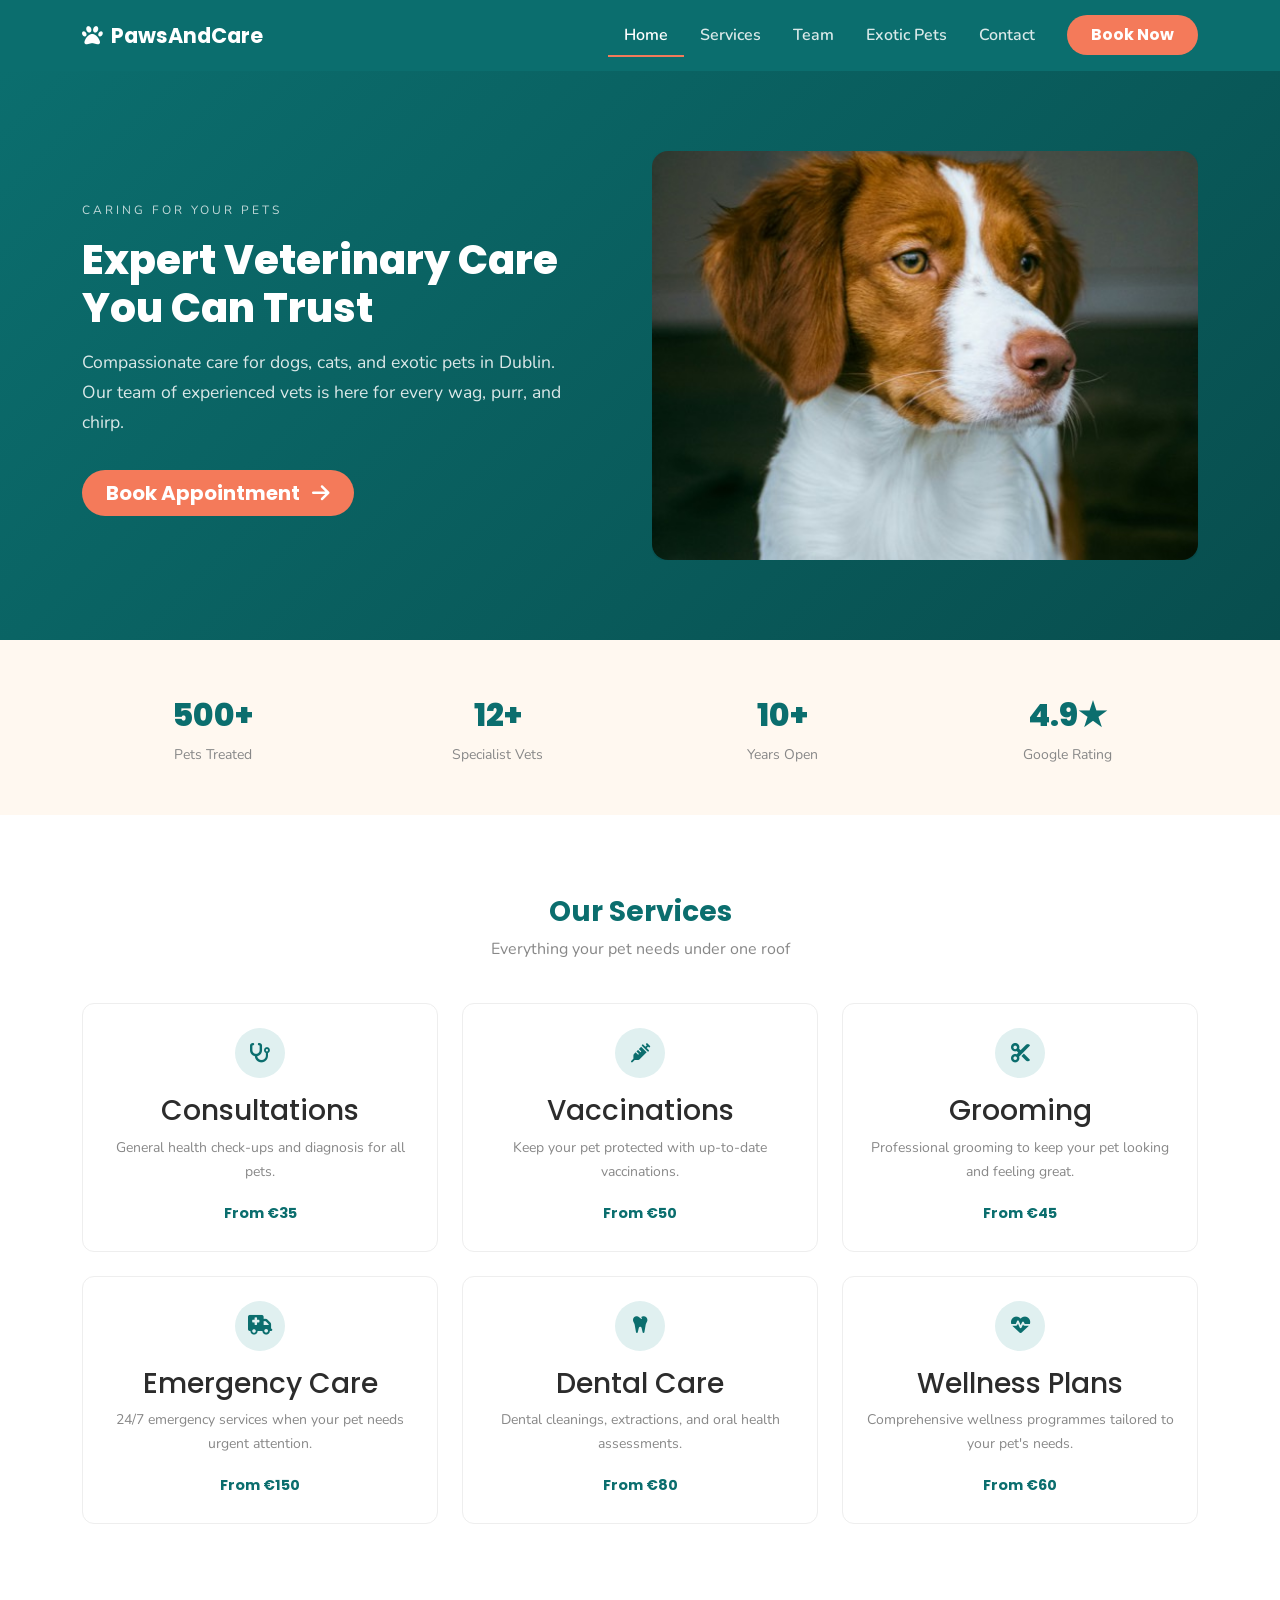
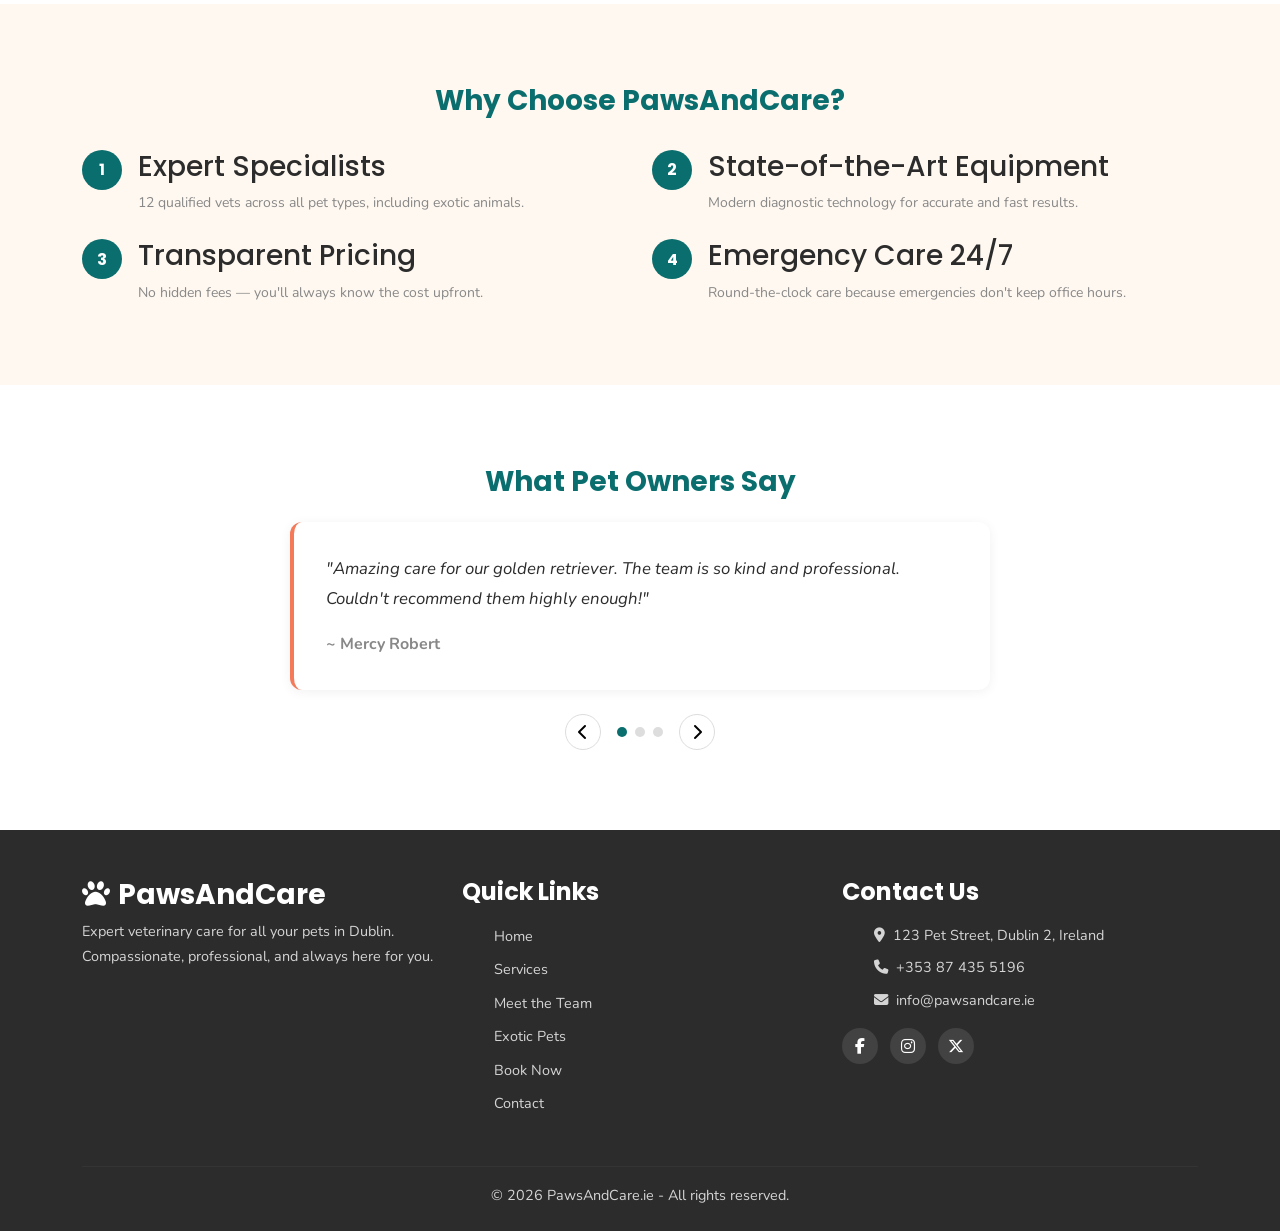
==== commit 38386ff0: "fix(html): resolve W3C validator errors across all pages Three classes of issue flagged by https://v" ====
--- a/index.html
+++ b/index.html
@@ -3,37 +3,38 @@
 <html lang="en">
   <!-- This head section has all the meta info, stylesheets and fonts the page needs to load properly -->
   <head>
-    <meta charset="UTF-8" />
-    <meta name="viewport" content="width=device-width, initial-scale=1.0" />
+    <meta charset="UTF-8">
+    <meta name="viewport" content="width=device-width, initial-scale=1.0">
     <!-- Added these meta tags for SEO so search engines can pick up the site easier -->
     <meta
       name="description"
       content="PawsAndCare.ie Expert veterinary care for dogs, cats, and exotic pets in Dublin. Book your appointment today."
-    />
+   >
     <meta
       name="keywords"
       content="vet, veterinary, Dublin, pets, dogs, cats, exotic pets, animal care"
-    />
+   >
     <title>PawsAndCare - Expert Veterinary Care in Dublin</title>
 
     <!-- Favicon so the little paw icon shows up in the browser tab -->
-    <link rel="icon" href="assets/favicon.ico" type="image/x-icon" />
+    <link rel="icon" href="assets/favicon.ico" type="image/x-icon">
 
     <!-- Bootstrap 5 CSS loaded from CDN instead of locally to keep my project folder lighter -->
     <link
       href="https://cdn.jsdelivr.net/npm/bootstrap@5.3.3/dist/css/bootstrap.min.css"
       rel="stylesheet"
-    />
-
-    <!-- Font Awesome for all the icons I used across the site (paw, stethoscope, social icons etc.) -->
+   >
+
+    <!-- Font Awesome for all the icons I used across the site (paw, stethoscope, social icons...) -->
+    <!-- Icons: Font Awesome Free @ fontawesome.com — CC BY 4.0 license -->
     <link
       rel="stylesheet"
       href="https://cdnjs.cloudflare.com/ajax/libs/font-awesome/6.5.1/css/all.min.css"
-    />
-
-    <!-- My custom stylesheets — shared styles + page-specific styles for the home page -->
-    <link rel="stylesheet" href="css/styles.css" />
-    <link rel="stylesheet" href="css/index.css" />
+   >
+
+    <!-- My custom stylesheets:shared styles and page specific styles for the home page -->
+    <link rel="stylesheet" href="css/styles.css">
+    <link rel="stylesheet" href="css/index.css">
   </head>
 
   <!-- Main body of our home page -->
@@ -121,42 +122,42 @@
                 src="images/hero-dog.jpg"
                 alt="Happy dog at the vet clinic"
                 class="hero-slide hero-image img-fluid rounded-4 shadow active"
-              />
+             >
               <!-- Slide 2 — tabby cat on a vet table
                    Source: Photo by <a href="https://unsplash.com/@aprygunova?utm_source=unsplash&utm_medium=referral&utm_content=creditCopyText">Anya Prygunova</a> on <a href="https://unsplash.com/photos/a-cat-lying-on-a-bed-OpEAuL0VKbM?utm_source=unsplash&utm_medium=referral&utm_content=creditCopyText">Unsplash</a> -->
               <img
                 src="images/hero-cat.jpg"
                 alt="Tabby cat being examined at the vet"
                 class="hero-slide hero-image img-fluid rounded-4 shadow"
-              />
+             >
               <!-- Slide 3 — blue-eyed cat
                    Source: Photo by <a href="https://unsplash.com/@lucasdalamartaphoto?utm_source=unsplash&utm_medium=referral&utm_content=creditCopyText">Lucas Dalamarta</a> on <a href="https://unsplash.com/photos/a-tabby-cat-with-striking-blue-eyes-sits-indoors-FVTj49V8YdY?utm_source=unsplash&utm_medium=referral&utm_content=creditCopyText">Unsplash</a> -->
               <img
                 src="images/hero-cat2.jpg"
                 alt="Blue-eyed cat looking at the camera"
                 class="hero-slide hero-image img-fluid rounded-4 shadow"
-              />
+             >
               <!-- Slide 4 — corgi puppy
                    Source: Photo by <a href="https://unsplash.com/@alvannee?utm_source=unsplash&utm_medium=referral&utm_content=creditCopyText">Alvan Nee</a> on <a href="https://unsplash.com/photos/short-coated-brown-and-white-puppy-sitting-on-floor-brFsZ7qszSY?utm_source=unsplash&utm_medium=referral&utm_content=creditCopyText">Unsplash</a> -->
               <img
                 src="images/hero-dog2.jpg"
                 alt="Cute corgi puppy sitting up"
                 class="hero-slide hero-image img-fluid rounded-4 shadow"
-              />
+             >
               <!-- Slide 5 — sea turtle representing exotic pets
                    Source: Photo by <a href="https://unsplash.com/@wexor?utm_source=unsplash&utm_medium=referral&utm_content=creditCopyText">Wexor Tmg</a> on <a href="https://unsplash.com/photos/brown-turtle-swimming-underwater-L-2p8fapOA8?utm_source=unsplash&utm_medium=referral&utm_content=creditCopyText">Unsplash</a> -->
               <img
                 src="images/hero-tortoise.jpg"
                 alt="Sea turtle swimming underwater"
                 class="hero-slide hero-image img-fluid rounded-4 shadow"
-              />
+             >
               <!-- Slide 6 — white horse galloping
                    Source: Photo by <a href="https://unsplash.com/@helenalopesph?utm_source=unsplash&utm_medium=referral&utm_content=creditCopyText">Helena Lopes</a> on <a href="https://unsplash.com/photos/running-white-horse-lIeqGEdvex0?utm_source=unsplash&utm_medium=referral&utm_content=creditCopyText">Unsplash</a> -->
               <img
                 src="images/hero-donkey.jpg"
                 alt="White horse galloping through a field"
                 class="hero-slide hero-image img-fluid rounded-4 shadow"
-              />
+             >
             </div>
           </div>
         </div>
@@ -169,6 +170,7 @@
          then it kicks off the counting animation. data-target tells the JS what number to count up to -->
     <section id="stats" class="stats-section cream-bg">
       <div class="container">
+        <h2 class="visually-hidden">Site Statistics</h2>
         <div class="row text-center">
           <div class="col-6 col-md-3">
             <div class="stat-number" data-target="500">0</div>
@@ -210,7 +212,7 @@
               <div class="service-icon">
                 <i class="fa-solid fa-stethoscope"></i>
               </div>
-              <h5>Consultations</h5>
+              <h3>Consultations</h3>
               <p>General health check-ups and diagnosis for all pets.</p>
               <span class="service-price">From €35</span>
             </div>
@@ -220,7 +222,7 @@
               <div class="service-icon">
                 <i class="fa-solid fa-syringe"></i>
               </div>
-              <h5>Vaccinations</h5>
+              <h3>Vaccinations</h3>
               <p>Keep your pet protected with up-to-date vaccinations.</p>
               <span class="service-price">From €50</span>
             </div>
@@ -230,7 +232,7 @@
               <div class="service-icon">
                 <i class="fa-solid fa-scissors"></i>
               </div>
-              <h5>Grooming</h5>
+              <h3>Grooming</h3>
               <p>
                 Professional grooming to keep your pet looking and feeling
                 great.
@@ -243,7 +245,7 @@
               <div class="service-icon">
                 <i class="fa-solid fa-truck-medical"></i>
               </div>
-              <h5>Emergency Care</h5>
+              <h3>Emergency Care</h3>
               <p>
                 24/7 emergency services when your pet needs urgent attention.
               </p>
@@ -253,7 +255,7 @@
           <div class="col-6 col-md-4">
             <div class="service-card text-center">
               <div class="service-icon"><i class="fa-solid fa-tooth"></i></div>
-              <h5>Dental Care</h5>
+              <h3>Dental Care</h3>
               <p>Dental cleanings, extractions, and oral health assessments.</p>
               <span class="service-price">From €80</span>
             </div>
@@ -263,7 +265,7 @@
               <div class="service-icon">
                 <i class="fa-solid fa-heart-pulse"></i>
               </div>
-              <h5>Wellness Plans</h5>
+              <h3>Wellness Plans</h3>
               <p>
                 Comprehensive wellness programmes tailored to your pet's needs.
               </p>
@@ -283,7 +285,7 @@
             <div class="why-item">
               <div class="why-number">1</div>
               <div>
-                <h5>Expert Specialists</h5>
+                <h3>Expert Specialists</h3>
                 <p>
                   12 qualified vets across all pet types, including exotic
                   animals.
@@ -295,7 +297,7 @@
             <div class="why-item">
               <div class="why-number">2</div>
               <div>
-                <h5>State-of-the-Art Equipment</h5>
+                <h3>State-of-the-Art Equipment</h3>
                 <p>
                   Modern diagnostic technology for accurate and fast results.
                 </p>
@@ -306,7 +308,7 @@
             <div class="why-item">
               <div class="why-number">3</div>
               <div>
-                <h5>Transparent Pricing</h5>
+                <h3>Transparent Pricing</h3>
                 <p>No hidden fees — you'll always know the cost upfront.</p>
               </div>
             </div>
@@ -315,7 +317,7 @@
             <div class="why-item">
               <div class="why-number">4</div>
               <div>
-                <h5>Emergency Care 24/7</h5>
+                <h3>Emergency Care 24/7</h3>
                 <p>
                   Round-the-clock care because emergencies don't keep office
                   hours.
@@ -403,15 +405,15 @@
       </div>
     </section>
 
-    <!-- Footer - split into 3 columns using Bootstrap grid: brand info, quick links, and contact details -->
+    <!-- Footer split into 3 columns using Bootstrap grid: brand info, quick links, and contact details -->
     <footer class="site-footer">
       <div class="container">
         <div class="row g-4">
           <!-- Brand column with a short description of the clinic -->
           <div class="col-md-4">
-            <h5 class="footer-brand">
+            <h3 class="footer-brand">
               <i class="fa-solid fa-paw me-2"></i>PawsAndCare
-            </h5>
+            </h3>
             <p>
               Expert veterinary care for all your pets in Dublin. Compassionate,
               professional, and always here for you.
@@ -419,7 +421,7 @@
           </div>
           <!-- Quick links so users can navigate to any page from the footer too -->
           <div class="col-md-4">
-            <h6 class="footer-heading">Quick Links</h6>
+            <h4 class="footer-heading">Quick Links</h4>
             <ul class="footer-links">
               <li><a href="index.html">Home</a></li>
               <li><a href="pages/services.html">Services</a></li>
@@ -431,7 +433,7 @@
           </div>
           <!-- Contact info and social media icons socials are placeholder links except for my number  -->
           <div class="col-md-4">
-            <h6 class="footer-heading">Contact Us</h6>
+            <h4 class="footer-heading">Contact Us</h4>
             <ul class="footer-contact">
               <li>
                 <i class="fa-solid fa-location-dot me-2"></i>123 Pet Street,
@@ -455,7 +457,7 @@
             </div>
           </div>
         </div>
-        <hr class="footer-divider" />
+        <hr class="footer-divider">
         <p class="text-center mb-0">
           &copy; 2026 PawsAndCare.ie - All rights reserved.
         </p>
@@ -471,10 +473,10 @@
     <!-- My custom JS file - handles the navbar scroll effect, stats counter animation, and testimonial carousel events -->
     <script src="js/main.js"></script>
 
-    <!-- ════════
+    <!--
          REFERENCES & RESOURCES
          YouTube tutorials and docs I used to help build different parts of this page
-         ════════ -->
+    -->
     <!-- Custom Carousel / Slideshow:
          - "Build A Carousel With JavaScript" by Web Dev Simplified: https://www.youtube.com/watch?v=9HcxHDS2w1s
          - "How To Create An Image Slider In HTML CSS & JavaScript" by GreatStack: https://www.youtube.com/watch?v=McPdzhLRzCg
--- a/css/index.css
+++ b/css/index.css
@@ -1,13 +1,13 @@
-/* ════
+/*
    index.css — Home page styles
    All the styles that only apply to index.html live here:
    hero banner with the image slider, the animated stats bar,
    the 6 service cards, why choose us badges, and my custom review carousel.
    I separated this from styles.css so each page has its own CSS file,
    same way Joao set up his pages.
-   ════ */
-
-/* ════
+*/
+
+/*
    HERO SECTION
    This is the big teal gradient banner at the top of the page,
    the first thing visitors see.
@@ -115,13 +115,13 @@
   z-index: 1;
 }
 
-/* ════
+/*
    STATS BAR
    The row of 4 numbers that count up when you scroll down to them
    (500+ Pets Treated, 12+ Specialist Vets, 10+ Years Open, 4.9★ Google Rating)
    The counting animation is triggered by IntersectionObserver in main.js
    which detects when this section becomes visible on screen
-   ════ */
+   */
 .stats-section {
   padding: 3rem 0;
 }
@@ -142,12 +142,12 @@
   color: var(--text-color-muted);
 }
 
-/* ════
+/*
    SERVICE CARDS
    6 cards showing what the clinic offers, laid out in a 3 by 2 grid on desktop
    and 2by3 on mobile (Bootstrap handles this with col-6 col-md-4 in the HTML)
    Each card lifts up slightly on hover with a shadow  gives it an interactive feel
-   ════ */
+   */
 .service-card {
   background: #fff;
   border: 1px solid #eee;
@@ -201,11 +201,11 @@
   font-size: 0.9rem;
 }
 
-/* ════
+/*
    WHY CHOOSE US
    4 numbered reasons in a 2by2 grid, Each item has a circular teal badge with a number and text beside it
    I used CSS flexbox (display: flex) here to lay the number and text side by side
-   ════ */
+*/
 
 /* flex puts the number circle and text div in a horizontal row
    align-items: flex-start keeps them aligned to the top */
@@ -244,13 +244,13 @@
   margin-bottom: 0;
 }
 
-/* ════
+/*
    REVIEW CAROUSEL
-   I built this myself instead of using Bootstrap's carousel component
+   I built this instead of using Bootstrap's carousel component
    because I wanted full control over the styling. Bootstrap's carousel uses
    sliding animations and its own JS which would have been harder to customise.
    The logic is all in main.js
-   ════ */
+   */
 
 /* Outer container — max-width 700px so the cards don't stretch too wide on desktop*/
 .review-carousel {
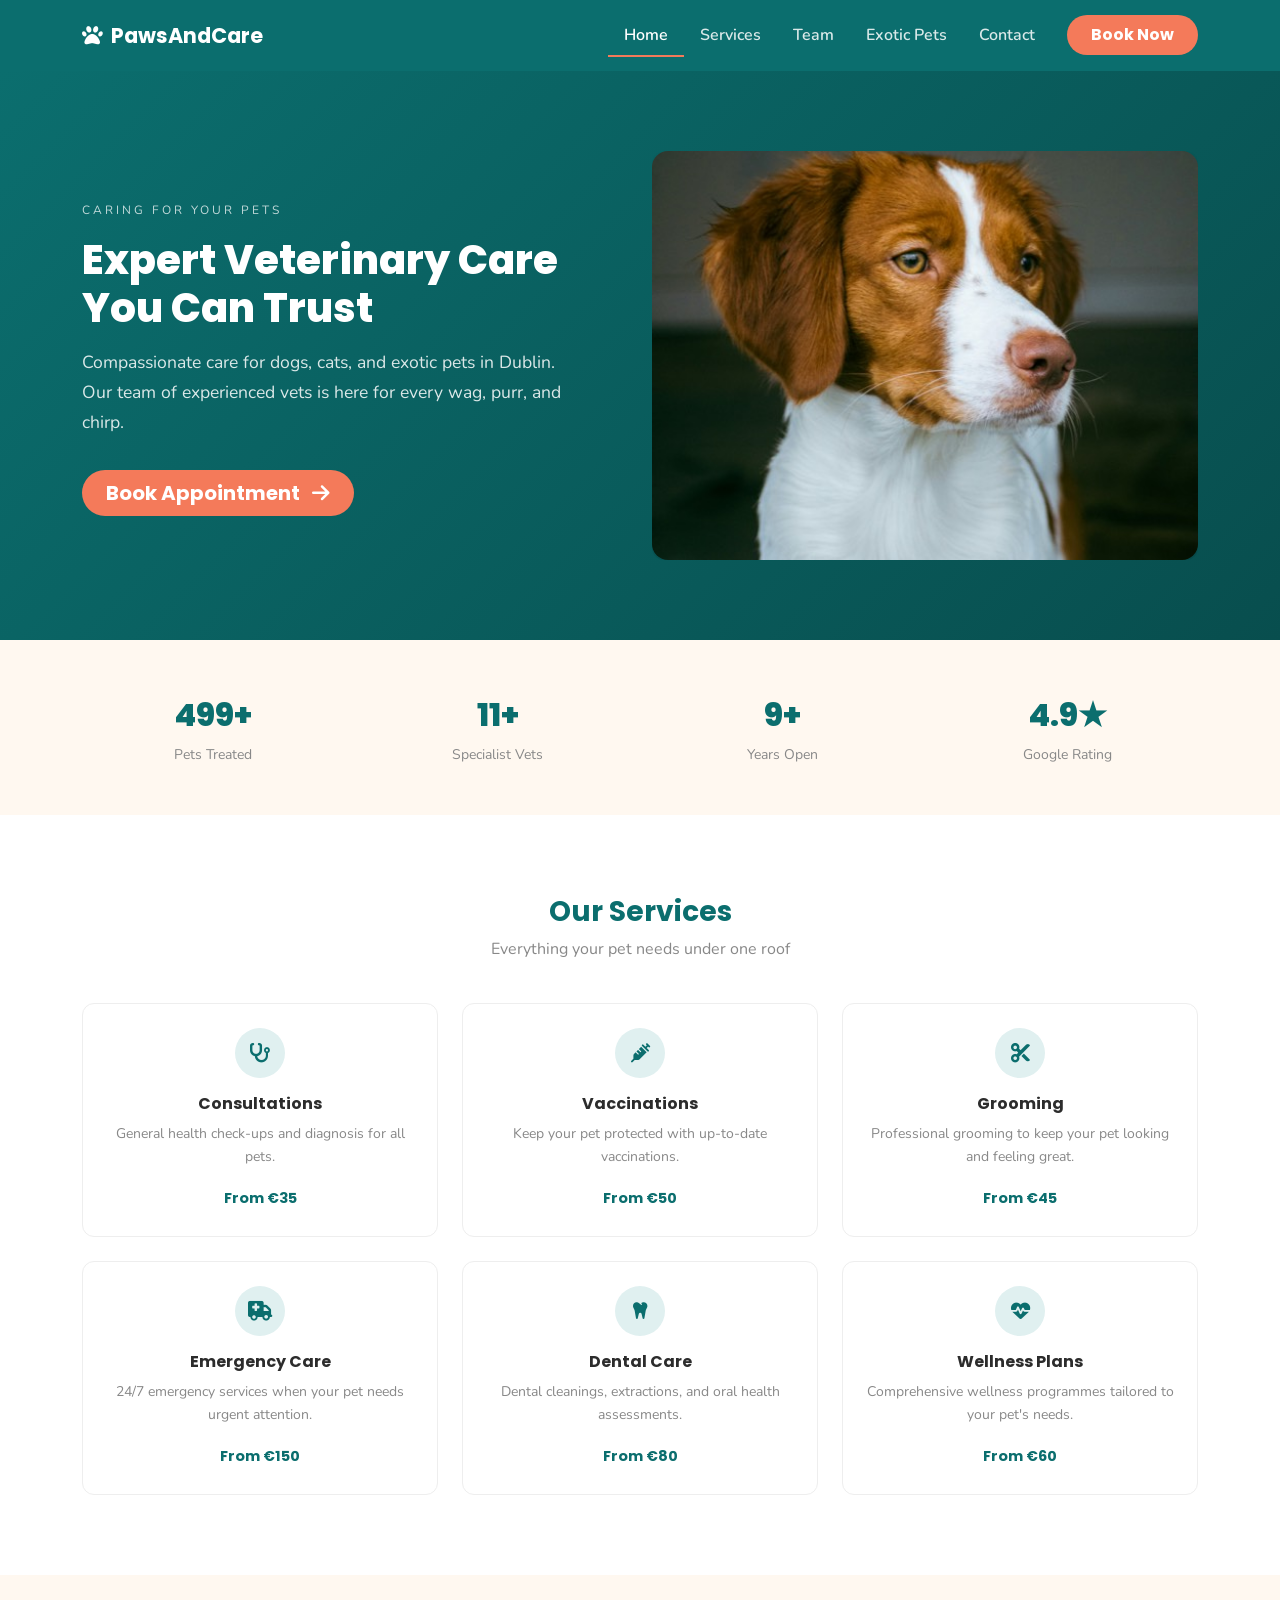
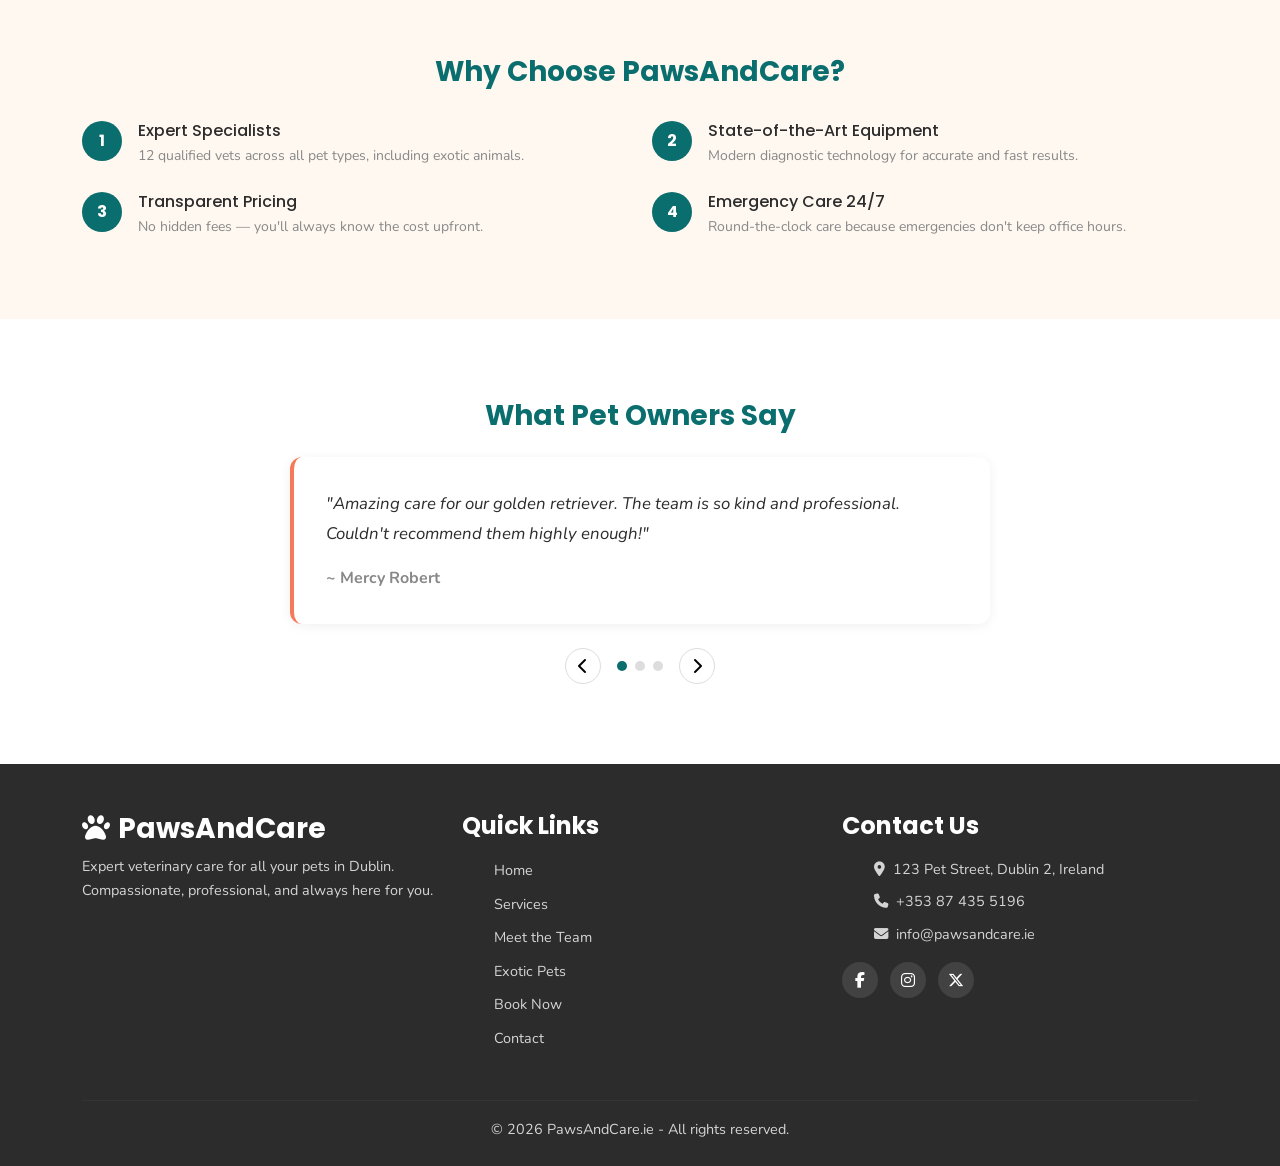
==== commit 7b3e5512: "fix: replace missing favicon.ico reference with existing pawprint.png across all pages" ====
--- a/index.html
+++ b/index.html
@@ -17,7 +17,7 @@
     <title>PawsAndCare - Expert Veterinary Care in Dublin</title>
 
     <!-- Favicon so the little paw icon shows up in the browser tab -->
-    <link rel="icon" href="assets/favicon.ico" type="image/x-icon">
+    <link rel="icon" href="assets/pawprint.png" type="image/png">
 
     <!-- Bootstrap 5 CSS loaded from CDN instead of locally to keep my project folder lighter -->
     <link
--- a/css/styles.css
+++ b/css/styles.css
@@ -199,7 +199,7 @@
   font-size: 0.9rem;
 }
 
-.footer-heading {
+h4.footer-heading {
   color: #fff;
   font-family: var(--font-heading);
   font-weight: 700;
--- a/css/index.css
+++ b/css/index.css
@@ -182,7 +182,7 @@
   margin: 0 auto 1rem;
 }
 
-.service-card h5 {
+.service-card h3 {
   font-size: 1rem;
   font-weight: 700;
 }
@@ -233,7 +233,7 @@
   font-size: 1rem;
 }
 
-.why-item h5 {
+.why-item h3 {
   font-size: 1rem;
   margin-bottom: 0.25rem;
 }
